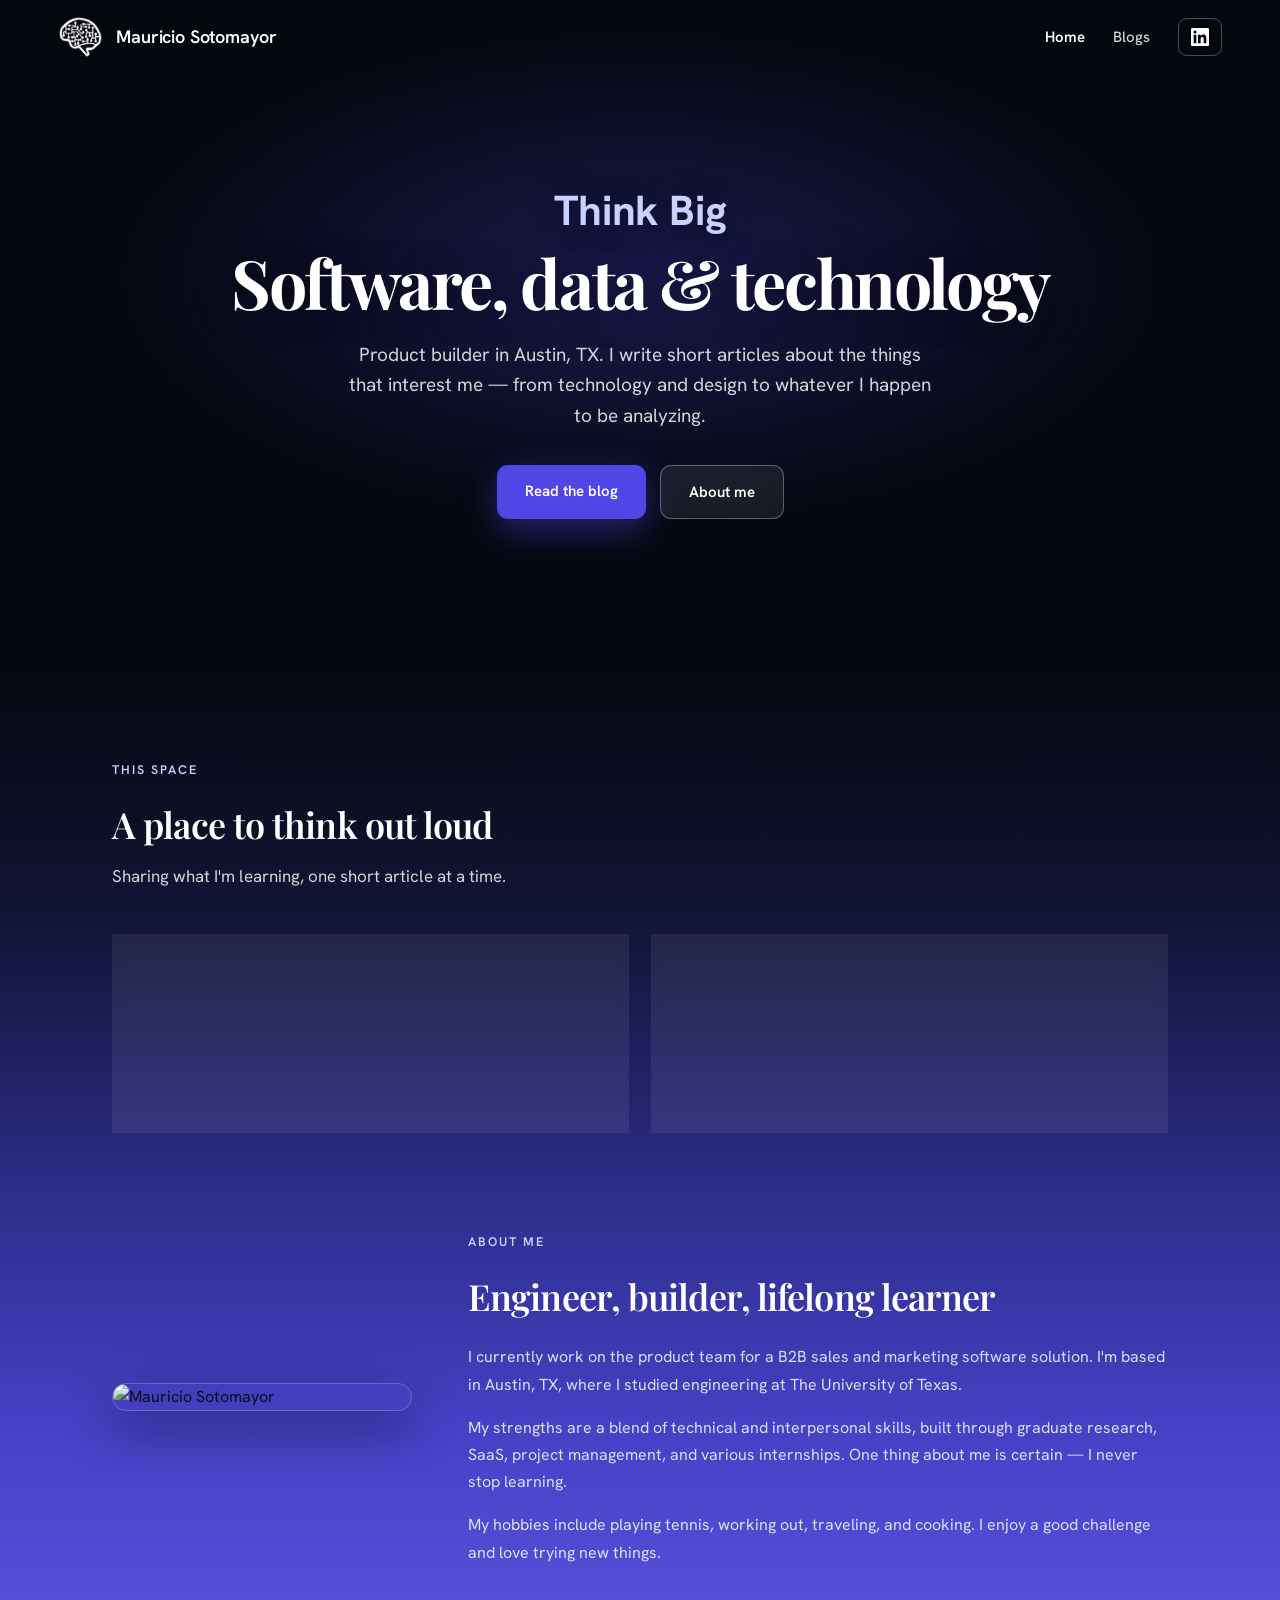
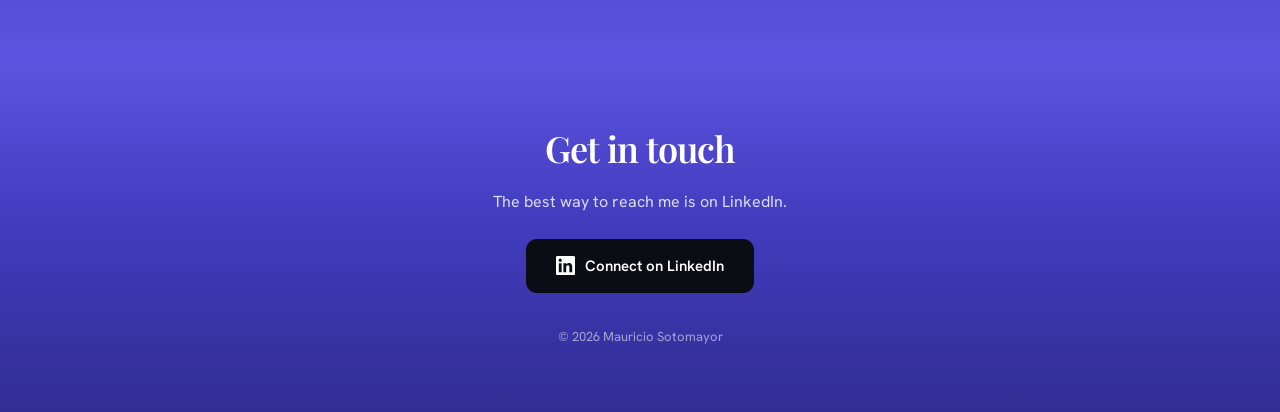
==== index.html @ cabae37b "Initial commit: personal site (home, blog index, 4 posts)" ====
<!DOCTYPE html>
<html lang="en">
<head>
  <meta charset="UTF-8" />
  <meta name="viewport" content="width=device-width, initial-scale=1" />
  <title>Mauricio Sotomayor</title>
  <meta name="description" content="Mauricio Sotomayor — passionate about software, data, and technology. Based in Austin, TX." />

  <!-- Social preview -->
  <meta property="og:title" content="Mauricio Sotomayor" />
  <meta property="og:description" content="Passionate about software, data, and technology." />
  <meta property="og:type" content="website" />
  <meta property="og:url" content="https://www.mauriciosotomayor.com/" />

  <!-- Fonts -->
  <link rel="preconnect" href="https://fonts.googleapis.com" />
  <link rel="preconnect" href="https://fonts.gstatic.com" crossorigin />
  <link href="https://fonts.googleapis.com/css2?family=Playfair+Display:wght@500;600;700;800;900&family=Hanken+Grotesk:wght@400;500;600;700&display=swap" rel="stylesheet" />

  <link rel="stylesheet" href="styles.css" />
</head>
<body>

  <!-- ============ HERO (dark, Earth-at-night) ============ -->
  <section class="hero">
    <!-- header sits transparently over the hero image -->
    <header class="site-header site-header--overlay">
      <div class="container nav">
        <a class="brand" href="index.html">
          <img class="logo" src="images/brain-logo.png" alt="Mauricio Sotomayor logo" />
          <span class="name">Mauricio Sotomayor</span>
        </a>
        <nav class="nav-links">
          <a href="index.html" class="active">Home</a>
          <a href="blogs/index.html">Blogs</a>
          <a class="pill" href="https://www.linkedin.com/in/mauriciosotomayor/" target="_blank" rel="noopener" aria-label="LinkedIn">
            <svg class="li-ico" viewBox="0 0 24 24" aria-hidden="true"><path d="M20.45 20.45h-3.56v-5.57c0-1.33-.02-3.04-1.85-3.04-1.86 0-2.14 1.45-2.14 2.94v5.67H9.34V9h3.42v1.56h.05c.48-.9 1.64-1.85 3.37-1.85 3.6 0 4.27 2.37 4.27 5.45v6.29zM5.34 7.43a2.07 2.07 0 1 1 0-4.14 2.07 2.07 0 0 1 0 4.14zM7.12 20.45H3.56V9h3.56v11.45zM22.22 0H1.77C.79 0 0 .77 0 1.72v20.56C0 23.23.79 24 1.77 24h20.45c.98 0 1.78-.77 1.78-1.72V1.72C24 .77 23.2 0 22.22 0z"/></svg>
          </a>
        </nav>
      </div>
    </header>

    <div class="hero-content">
      <div class="eyebrow-big">Think Big</div>
      <h1>Software, data &amp; technology</h1>
      <p class="lead">Product builder in Austin, TX. I write short articles about the things that interest me — from technology and design to whatever I happen to be analyzing.</p>
      <div class="hero-actions">
        <a class="btn btn--primary" href="blogs/index.html">Read the blog</a>
        <a class="btn btn--ghost" href="#about">About me</a>
      </div>
    </div>
  </section>

  <!-- ============ THIS SPACE + ABOUT (gradient band) ============ -->
  <div class="midband">
  <section class="section">
    <div class="container">
      <span class="kicker">This space</span>
      <h2>A place to think out loud</h2>
      <p class="section-intro">Sharing what I'm learning, one short article at a time.</p>
      <div class="cards">
        <div class="card">
          <h3>Why?</h3>
          <p>I originally created this to see what it was like to build a website. In doing so, I realized it was a good way to express myself and give others a way to get to know me.</p>
        </div>
        <div class="card">
          <h3>What?</h3>
          <p>Short articles on topics that interest me. These might be a stream of consciousness, or a summary of an analysis I've performed.</p>
        </div>
      </div>
    </div>
  </section>

  <!-- ============ ABOUT ============ -->
  <section class="section" id="about" style="padding-top:0;">
    <div class="container about">
      <!-- Save your photo to images/ and update this src before cancelling Squarespace -->
      <img src="https://images.squarespace-cdn.com/content/v1/63dec0ad024f932059e4aa34/584c5ce0-1eab-4edd-984e-3fcdff4be0cc/image_67210497.JPG" alt="Mauricio Sotomayor" />
      <div>
        <span class="kicker">About me</span>
        <h2>Engineer, builder, lifelong learner</h2>
        <p>I currently work on the product team for a B2B sales and marketing software solution. I'm based in Austin, TX, where I studied engineering at The University of Texas.</p>
        <p>My strengths are a blend of technical and interpersonal skills, built through graduate research, SaaS, project management, and various internships. One thing about me is certain — I never stop learning.</p>
        <p>My hobbies include playing tennis, working out, traveling, and cooking. I enjoy a good challenge and love trying new things.</p>
      </div>
    </div>
  </section>
  </div>

  <!-- ============ CONTACT ============ -->
  <section class="contact" id="contact">
    <div class="container">
      <h2>Get in touch</h2>
      <p>The best way to reach me is on LinkedIn.</p>
      <a class="btn btn--dark btn--linkedin" href="https://www.linkedin.com/in/mauriciosotomayor/" target="_blank" rel="noopener">
        <svg class="li-ico" viewBox="0 0 24 24" aria-hidden="true"><path d="M20.45 20.45h-3.56v-5.57c0-1.33-.02-3.04-1.85-3.04-1.86 0-2.14 1.45-2.14 2.94v5.67H9.34V9h3.42v1.56h.05c.48-.9 1.64-1.85 3.37-1.85 3.6 0 4.27 2.37 4.27 5.45v6.29zM5.34 7.43a2.07 2.07 0 1 1 0-4.14 2.07 2.07 0 0 1 0 4.14zM7.12 20.45H3.56V9h3.56v11.45zM22.22 0H1.77C.79 0 0 .77 0 1.72v20.56C0 23.23.79 24 1.77 24h20.45c.98 0 1.78-.77 1.78-1.72V1.72C24 .77 23.2 0 22.22 0z"/></svg>
        Connect on LinkedIn
      </a>
      <p class="small">© <span id="year"></span> Mauricio Sotomayor</p>
    </div>
  </section>

  <script>document.getElementById("year").textContent = new Date().getFullYear();</script>
</body>
</html>
---- styles.css ----
/* ===================================================================
   Mauricio Sotomayor — personal site
   One shared stylesheet for every page.
   Edit the tokens in :root below to re-theme the whole site at once.
   =================================================================== */

:root {
  --bg:        #ffffff;   /* page background */
  --ink:       #0b0d14;   /* main text / dark buttons */
  --ink-soft:  #5c6270;   /* secondary text */
  --muted:     #9a9fac;   /* meta / dates */
  --line:      #ececf1;   /* card borders */
  --line-soft: #f0f0f4;   /* section dividers */
  --tint:      #fafaff;   /* faint indigo-tinted surface */
  --card:      #fcfcfe;   /* card background */
  --accent:    #4f46e5;   /* indigo accent */
  --accent-soft:#c7d2fe;  /* light indigo (on dark) */
  --space:     #05070f;   /* near-black hero / header */
  --max:       1120px;    /* content max width */
  --edge:      clamp(20px, 4.5vw, 64px); /* full-width header/footer side padding */
  --serif:     "Playfair Display", Georgia, "Times New Roman", serif; /* display headings */
}

* { box-sizing: border-box; }
html { scroll-behavior: smooth; }

body {
  margin: 0;
  font-family: "Hanken Grotesk", system-ui, -apple-system, "Segoe UI", Roboto, sans-serif;
  color: var(--ink);
  background: var(--bg);
  line-height: 1.6;
  -webkit-font-smoothing: antialiased;
}

img { max-width: 100%; height: auto; display: block; }

/* Display headings use the high-contrast serif from the brand wordmark */
.hero h1, .section h2, .card h3, .about h2, .contact h2,
.page-head h1, .post-card h3, .article h1, .article h2 {
  font-family: var(--serif);
  font-weight: 700;
}

.container { max-width: var(--max); margin: 0 auto; padding: 0 32px; }

/* Header & footer stretch to the browser edges with comfortable side padding */
.site-header .container,
.site-footer .container { max-width: none; padding: 0 var(--edge); }

/* ---------- Header / nav ---------- */
.site-header { background: var(--space); }
.site-header--overlay { background: transparent; position: relative; z-index: 3; }

.nav {
  height: 74px;
  display: flex; align-items: center; justify-content: space-between;
}
.brand { display: flex; align-items: center; gap: 13px; text-decoration: none; }
/* Brain wordmark logo (white strokes on transparent — sits on the dark header) */
.logo {
  height: 42px; width: auto; flex: none; display: block;
}
.brand .name { color: #fff; font-weight: 600; font-size: 18px; letter-spacing: -.01em; }

.nav-links { display: flex; align-items: center; gap: 28px; }
.nav-links a { color: rgba(255,255,255,.82); font-size: 15px; font-weight: 500; text-decoration: none; }
.nav-links a:hover { color: #fff; }
.nav-links a.active { color: #fff; font-weight: 600; }
.nav-links .pill {
  display: inline-flex; align-items: center; justify-content: center;
  color: #fff;
  padding: 9px 12px; border: 1px solid rgba(255,255,255,.28); border-radius: 9px;
}
.nav-links .pill:hover { border-color: rgba(255,255,255,.55); background: rgba(255,255,255,.08); }
.li-ico { width: 18px; height: 18px; fill: currentColor; display: block; flex: none; }

/* ---------- Buttons ---------- */
.btn {
  display: inline-block; text-decoration: none; white-space: nowrap;
  font-weight: 600; font-size: 15px; padding: 14px 28px; border-radius: 11px;
  transition: transform .15s ease, box-shadow .15s ease, background .15s ease;
}
.btn--primary { background: var(--accent); color: #fff; box-shadow: 0 12px 36px rgba(79,70,229,.45); }
.btn--primary:hover { transform: translateY(-2px); box-shadow: 0 16px 44px rgba(79,70,229,.55); }
.btn--ghost {
  background: rgba(255,255,255,.08); border: 1px solid rgba(255,255,255,.30); color: #fff;
  -webkit-backdrop-filter: blur(6px); backdrop-filter: blur(6px);
}
.btn--ghost:hover { background: rgba(255,255,255,.16); }
.btn--dark { background: var(--ink); color: #fff; padding: 15px 30px; }
.btn--dark:hover { transform: translateY(-2px); }
.btn--linkedin { display: inline-flex; align-items: center; gap: 10px; }
.btn--linkedin .li-ico { width: 19px; height: 19px; }

/* ---------- Hero (home) ---------- */
.hero {
  position: relative;
  min-height: 660px;
  display: flex; flex-direction: column;
  background: var(--space) center/cover no-repeat;
  /* Swap this URL for your own Earth-from-space photo (e.g. images/earth.jpg) */
  background-image: url("https://live.staticflickr.com/8210/8247962102_3539eb3a58_b.jpg");
  overflow: hidden;
}
.hero::before {
  content: ""; position: absolute; inset: 0; pointer-events: none;
  background:
    radial-gradient(60% 55% at 50% 42%, rgba(79,70,229,.28), transparent 70%),
    linear-gradient(180deg, rgba(5,7,15,.78) 0%, rgba(5,7,15,.42) 42%, rgba(5,7,15,.80) 100%);
}
.hero-content {
  position: relative; z-index: 2; flex: 1;
  display: flex; flex-direction: column; justify-content: center; align-items: center;
  text-align: center; padding: 70px 32px 96px;
}
.hero .eyebrow-big {
  font-size: clamp(30px, 5vw, 42px); font-weight: 700; letter-spacing: -.01em;
  color: var(--accent-soft); line-height: 1.05; margin: 0 0 14px;
  text-shadow: 0 2px 30px rgba(0,0,0,.4);
}
.hero h1 {
  font-size: clamp(40px, 7vw, 68px); font-weight: 700; letter-spacing: -.035em; line-height: 1.04;
  color: #fff; margin: 0 0 22px; max-width: 880px;
  text-shadow: 0 2px 40px rgba(0,0,0,.45);
}
.hero .lead {
  font-size: clamp(17px, 2.4vw, 19px); line-height: 1.6; color: rgba(255,255,255,.82);
  max-width: 600px; margin: 0 0 34px;
}
.hero-actions { display: flex; gap: 14px; justify-content: center; flex-wrap: wrap; }

/* ---------- Sections ---------- */
.section { padding: 96px 0; }
.kicker { font-size: 12.5px; font-weight: 600; letter-spacing: .16em; text-transform: uppercase; color: var(--accent); }
.section h2 { font-size: clamp(28px, 4vw, 36px); font-weight: 600; letter-spacing: -.025em; margin: 14px 0 10px; }
.section-intro { font-size: 17px; color: var(--ink-soft); max-width: 560px; margin: 0 0 44px; }

.cards { display: grid; grid-template-columns: 1fr 1fr; gap: 22px; }
.card { background: var(--card); border: 1px solid var(--line); border-radius: 18px; padding: 32px; }
.card .num { font-size: 14px; font-weight: 600; color: var(--accent); }
.card h3 { font-size: 22px; font-weight: 600; margin: 10px 0 10px; }
.card p { font-size: 15.5px; color: var(--ink-soft); line-height: 1.65; margin: 0; }

/* ---------- Mid band: gradient from the dark hero down to the brand indigo ---------- */
.midband {
  background: linear-gradient(180deg,
    #05070f 0%,
    #121436 26%,
    #2c2c86 52%,
    #4540c4 76%,
    #5b54e0 100%);
}
.midband .kicker { color: var(--accent-soft); }
.midband h2, .midband h3 { color: #fff; }
.midband .section-intro,
.midband .about p { color: rgba(255,255,255,.82); }
.midband .card {
  background: rgba(255,255,255,.07);
  border: 1px solid rgba(255,255,255,.16);
  -webkit-backdrop-filter: blur(6px); backdrop-filter: blur(6px);
}
.midband .card h3 { color: #fff; }
.midband .card p { color: rgba(255,255,255,.78); }
.midband .about img { border: 1px solid rgba(255,255,255,.22); box-shadow: 0 18px 50px rgba(0,0,0,.4); }

/* ---------- About ---------- */
.about {
  display: grid; grid-template-columns: 300px 1fr; gap: 56px; align-items: center;
}
.about img { width: 100%; border-radius: 20px; border: 1px solid var(--line); box-shadow: 0 16px 44px rgba(40,40,60,.12); }
.about h2 { font-size: clamp(28px, 4vw, 36px); font-weight: 600; letter-spacing: -.025em; margin: 14px 0 18px; }
.about p { font-size: 16px; color: var(--ink-soft); line-height: 1.7; margin: 0 0 16px; }
.about p:last-child { margin-bottom: 0; }

/* ---------- Contact (melds into the indigo band above) ---------- */
.contact {
  background: linear-gradient(180deg, #5b54e0 0%, #423cbe 46%, #312d92 100%);
  text-align: center; padding: 58px 0 64px;
}
.contact h2 { color: #fff; }
.contact p { color: rgba(255,255,255,.82); }
.contact .small { color: rgba(255,255,255,.6); }
.contact h2 { font-size: clamp(28px, 4.4vw, 36px); font-weight: 600; letter-spacing: -.03em; margin: 0 0 12px; }
.contact p { font-size: 16px; margin: 0 0 24px; }
.contact .small { font-size: 13px; color: rgba(255,255,255,.55); margin: 34px 0 0; }

/* ---------- Footer ---------- */
.site-footer { background: var(--tint); border-top: 1px solid var(--line-soft); padding: 40px 0; }
.site-footer .container { display: flex; flex-direction: column-reverse; align-items: center; justify-content: center; gap: 14px; text-align: center; }
.site-footer span { font-size: 13px; color: var(--muted); }
.site-footer a { font-size: 14px; font-weight: 600; color: var(--accent); text-decoration: none; }
.site-footer .li-foot { display: inline-flex; align-items: center; gap: 8px; }

/* ---------- Blog list ---------- */
.page-head { padding: 76px 0 36px; }
.page-head h1 { font-size: clamp(38px, 6vw, 52px); font-weight: 700; letter-spacing: -.035em; margin: 14px 0 12px; }
.page-head p { font-size: 18px; color: var(--ink-soft); max-width: 560px; margin: 0; }

.post-grid { display: grid; grid-template-columns: 1fr 1fr; gap: 26px; padding-bottom: 100px; }
.post-card {
  display: flex; flex-direction: column; text-decoration: none; color: inherit;
  background: #fff; border: 1px solid var(--line); border-radius: 20px; overflow: hidden;
  transition: transform .16s ease, box-shadow .16s ease;
}
.post-card:hover { transform: translateY(-4px); box-shadow: 0 18px 48px rgba(40,40,60,.12); }
.post-card .thumb, .post-card img.thumb { width: 100%; aspect-ratio: 16 / 10; object-fit: cover; }
.post-card .body { padding: 26px 28px 30px; }
.post-card .date { font-size: 12.5px; color: var(--muted); text-transform: uppercase; letter-spacing: .08em; font-weight: 500; }
.post-card h3 { font-size: 23px; font-weight: 600; margin: 10px 0 10px; letter-spacing: -.01em; }
.post-card .excerpt { font-size: 15.5px; color: var(--ink-soft); line-height: 1.65; margin: 0; }

/* ---------- Article ---------- */
.article { max-width: 720px; margin: 0 auto; padding: 56px 24px 40px; width: 100%; }
.back-link { display: inline-block; font-size: 14px; font-weight: 600; color: var(--accent); text-decoration: none; margin-bottom: 26px; }
.article h1 { font-size: clamp(32px, 6vw, 46px); font-weight: 700; letter-spacing: -.035em; line-height: 1.08; margin: 14px 0 18px; }
.article .meta { display: flex; align-items: center; gap: 14px; font-size: 14.5px; color: var(--muted); margin-bottom: 34px; }
.article .meta .dot { width: 4px; height: 4px; border-radius: 50%; background: #cfd2da; }
.article .cover, .article img.cover { width: 100%; aspect-ratio: 16 / 9; object-fit: cover; border-radius: 20px; margin-bottom: 40px; }
.article .lead-para { font-size: 20px; line-height: 1.7; color: #2a2e38; font-weight: 500; margin: 0 0 26px; }
.article p { font-size: 18px; line-height: 1.85; color: #3a3f4a; margin: 0 0 24px; }
.article h2 { font-size: 28px; font-weight: 600; letter-spacing: -.02em; margin: 44px 0 14px; }
.article blockquote {
  margin: 34px 0; padding: 18px 26px; border-left: 3px solid var(--accent);
  background: #f7f7ff; border-radius: 0 12px 12px 0;
  font-size: 19px; line-height: 1.6; color: #2a2e38; font-style: italic;
}
.post-nav { display: flex; justify-content: space-between; gap: 16px; margin-top: 52px; padding-top: 28px; border-top: 1px solid var(--line); }
.post-nav a { font-size: 14.5px; font-weight: 600; color: var(--accent); text-decoration: none; }

/* Inline article images, lists, sub-headings, links & buttons */
.article > img, .article figure img {
  width: 100%; border-radius: 16px; margin: 32px 0;
  border: 1px solid var(--line); box-shadow: 0 10px 30px rgba(40,40,60,.10);
}
.article > img.cover { box-shadow: none; border: none; }
.article figure { margin: 32px 0; }
.article figcaption { font-size: 14px; color: var(--muted); text-align: center; margin-top: 10px; }
.article h3 { font-size: 22px; font-weight: 600; letter-spacing: -.01em; margin: 34px 0 12px; font-family: var(--serif); }
.article ul, .article ol { font-size: 18px; line-height: 1.8; color: #3a3f4a; margin: 0 0 24px; padding-left: 26px; }
.article li { margin: 0 0 10px; }
.article ul ul { margin: 10px
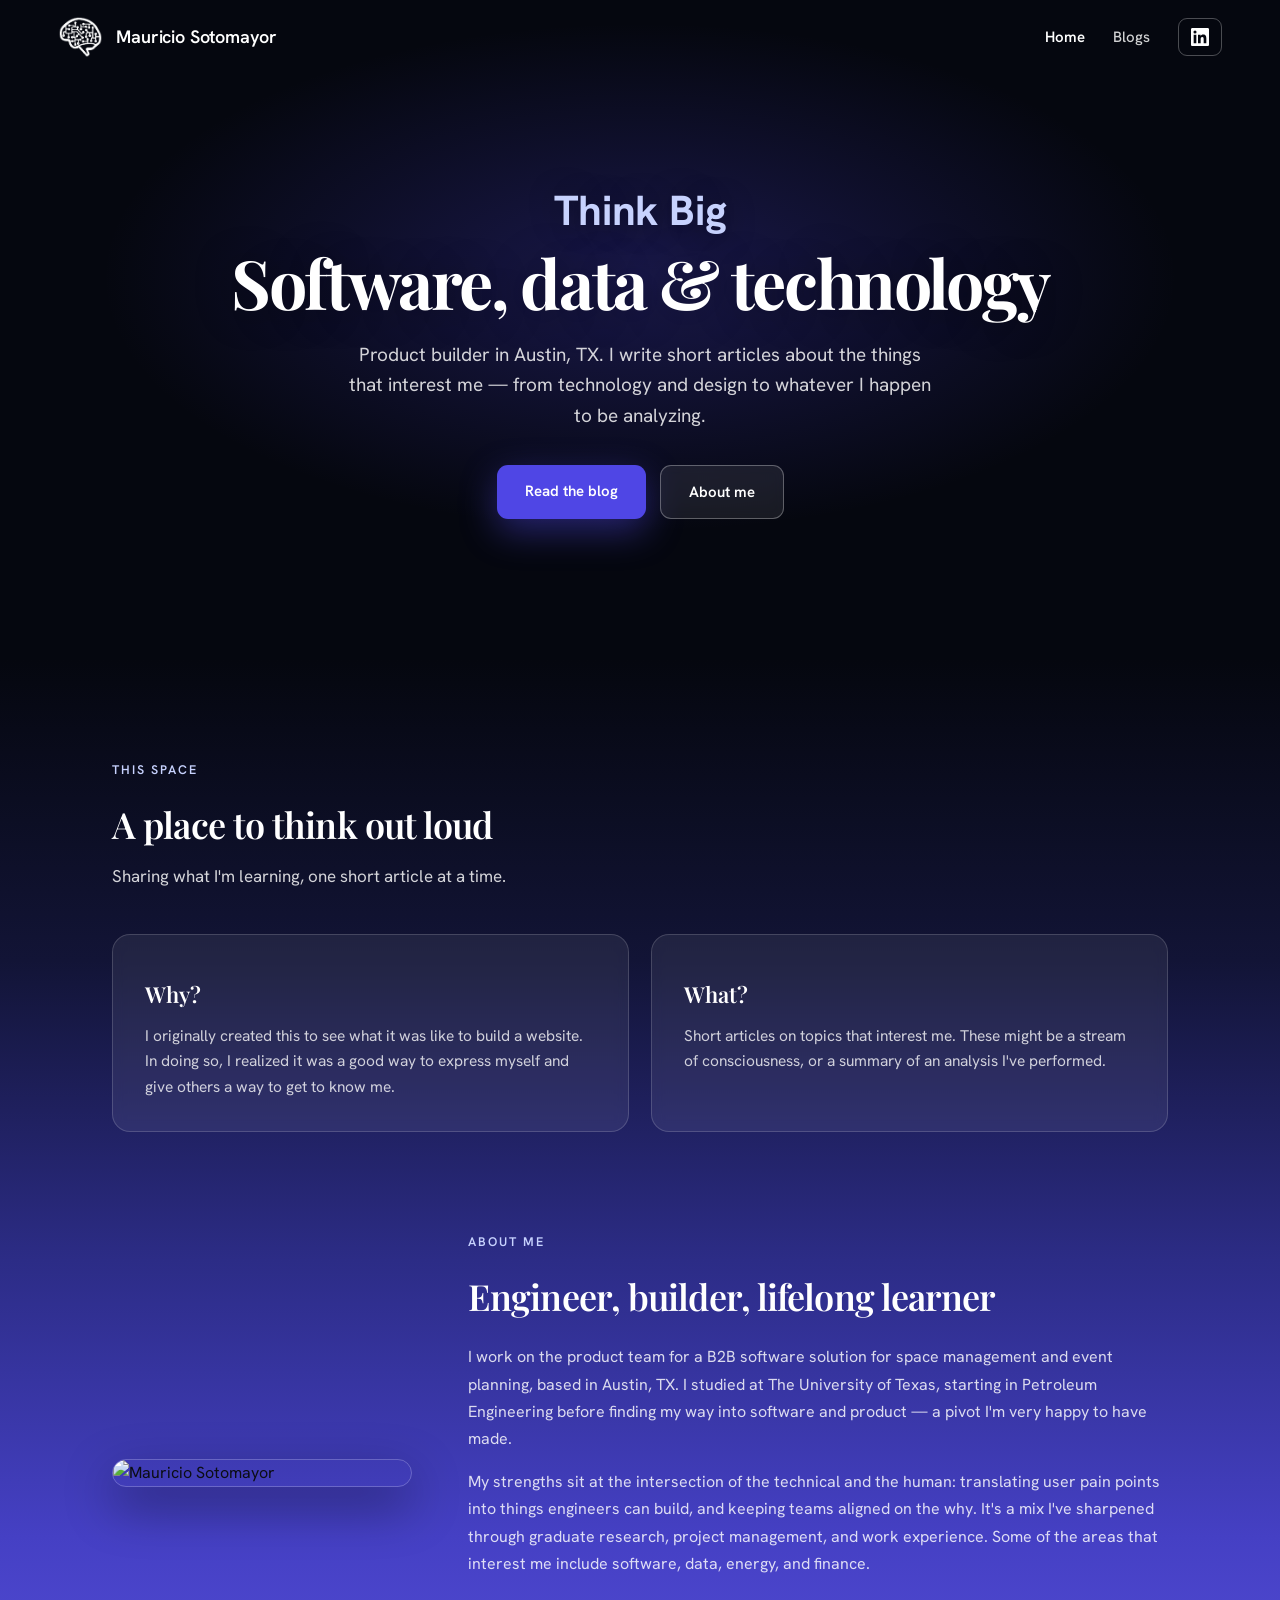
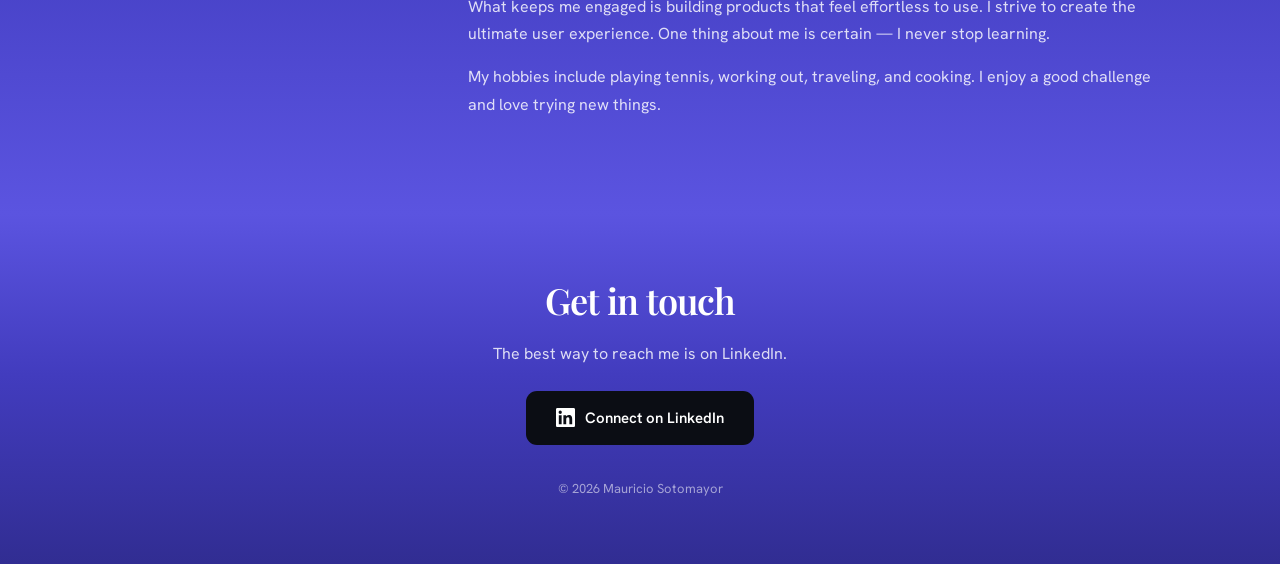
==== commit db93a5e7: "Update About Me copy on home page" ====
--- a/index.html
+++ b/index.html
@@ -79,8 +79,9 @@
       <div>
         <span class="kicker">About me</span>
         <h2>Engineer, builder, lifelong learner</h2>
-        <p>I currently work on the product team for a B2B sales and marketing software solution. I'm based in Austin, TX, where I studied engineering at The University of Texas.</p>
-        <p>My strengths are a blend of technical and interpersonal skills, built through graduate research, SaaS, project management, and various internships. One thing about me is certain — I never stop learning.</p>
+        <p>I work on the product team for a B2B software solution for space management and event planning, based in Austin, TX. I studied at The University of Texas, starting in Petroleum Engineering before finding my way into software and product — a pivot I'm very happy to have made.</p>
+        <p>My strengths sit at the intersection of the technical and the human: translating user pain points into things engineers can build, and keeping teams aligned on the why. It's a mix I've sharpened through graduate research, project management, and work experience. Some of the areas that interest me include software, data, energy, and finance.</p>
+        <p>What keeps me engaged is building products that feel effortless to use. I strive to create the ultimate user experience. One thing about me is certain — I never stop learning.</p>
         <p>My hobbies include playing tennis, working out, traveling, and cooking. I enjoy a good challenge and love trying new things.</p>
       </div>
     </div>
--- a/styles.css
+++ b/styles.css
@@ -195,7 +195,7 @@
 /* ---------- Blog list ---------- */
 .page-head { padding: 76px 0 36px; }
 .page-head h1 { font-size: clamp(38px, 6vw, 52px); font-weight: 700; letter-spacing: -.035em; margin: 14px 0 12px; }
-.page-head p { font-size: 18px; color: var(--ink-soft); max-width: 560px; margin: 0; }
+.page-head p { font-size: 18px; color: var(--ink-soft); max-width: none; margin: 0; }
 
 .post-grid { display: grid; grid-template-columns: 1fr 1fr; gap: 26px; padding-bottom: 100px; }
 .post-card {
@@ -234,9 +234,14 @@
   border: 1px solid var(--line); box-shadow: 0 10px 30px rgba(40,40,60,.10);
 }
 .article > img.cover { box-shadow: none; border: none; }
+/* Tall phone screenshots — keep them compact so they don't dominate the page */
+.article > img.screen {
+  width: auto;
+  max-width: 300px;
+  max-height: 560px;
+  margin-left: auto;
+  margin-right: auto;
+}
 .article figure { margin: 32px 0; }
 .article figcaption { font-size: 14px; color: var(--muted); text-align: center; margin-top: 10px; }
-.article h3 { font-size: 22px; font-weight: 600; letter-spacing: -.01em; margin: 34px 0 12px; font-family: var(--serif); }
-.article ul, .article ol { font-size: 18px; line-height: 1.8; color: #3a3f4a; margin: 0 0 24px; padding-left: 26px; }
-.article li { margin: 0 0 10px; }
-.article ul ul { margin: 10px+.article h3 { font-size: 22px; font-weight: 600; letter-spacing: -.01em; margin: 34px 0 12px; fon
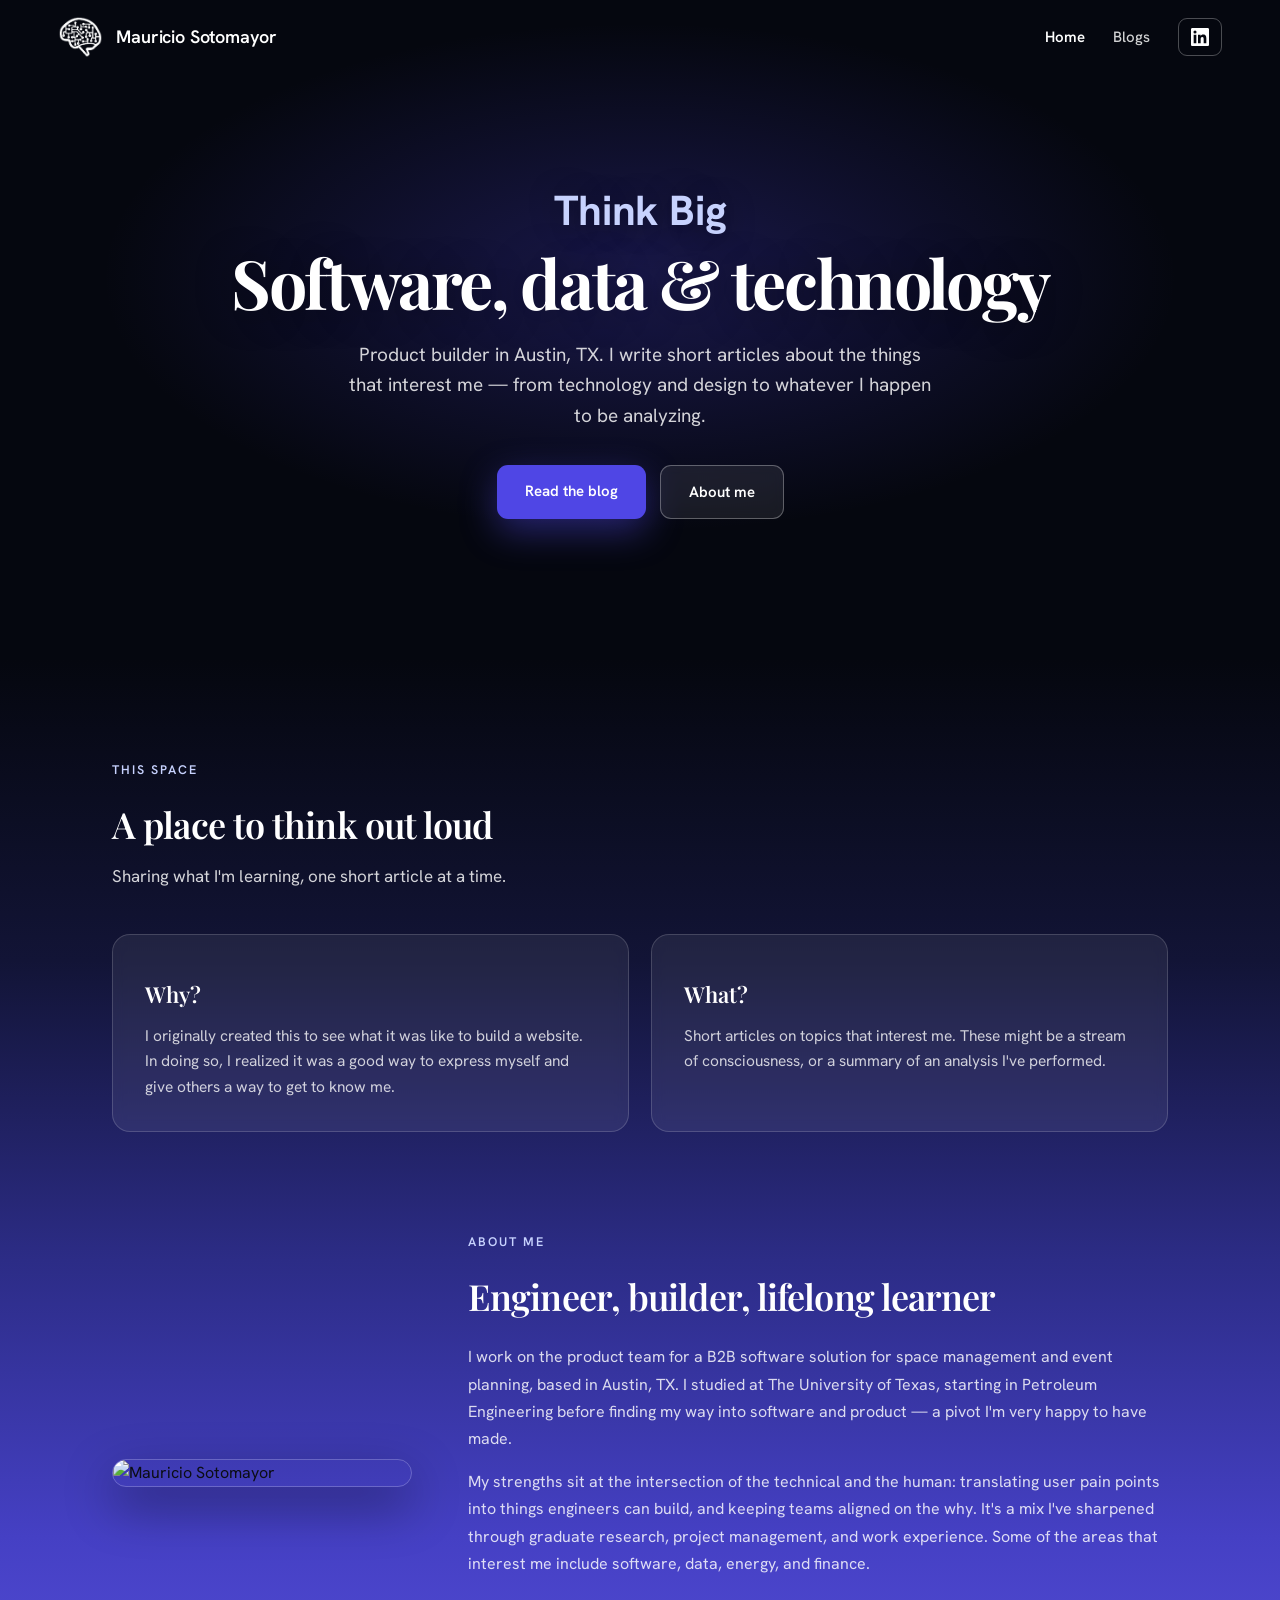
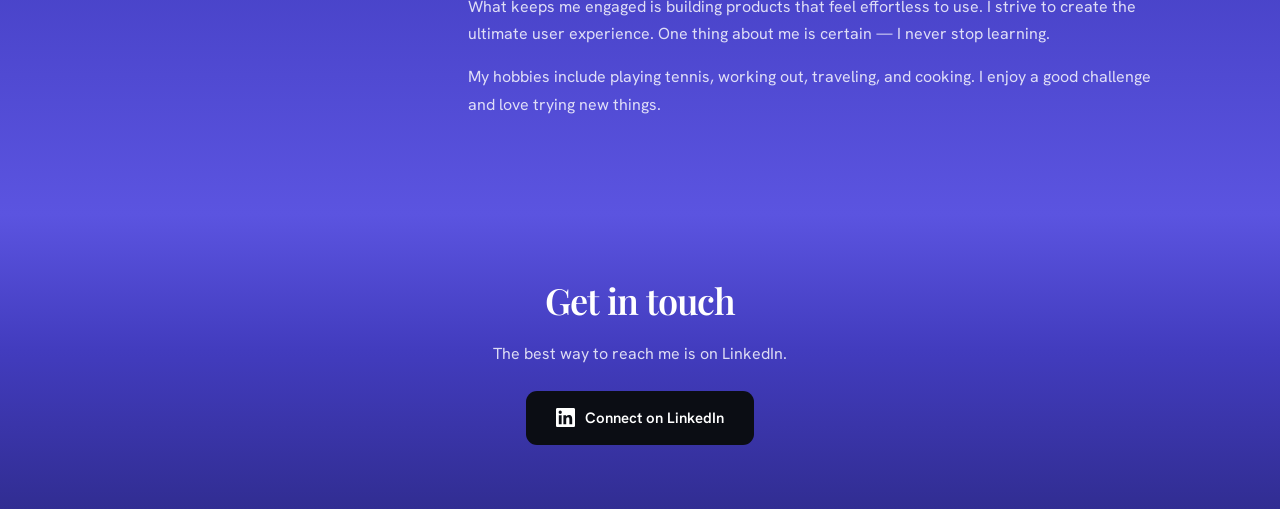
==== commit fcd7ee88: "Add brain-logo favicon (tab icon) across all pages" ====
--- a/index.html
+++ b/index.html
@@ -16,6 +16,11 @@
   <link rel="preconnect" href="https://fonts.googleapis.com" />
   <link rel="preconnect" href="https://fonts.gstatic.com" crossorigin />
   <link href="https://fonts.googleapis.com/css2?family=Playfair+Display:wght@500;600;700;800;900&family=Hanken+Grotesk:wght@400;500;600;700&display=swap" rel="stylesheet" />
+
+  <!-- Favicon (browser-tab icon) -->
+  <link rel="icon" type="image/png" href="/favicon.png" />
+  <link rel="icon" href="/favicon.ico" sizes="any" />
+  <link rel="apple-touch-icon" href="/apple-touch-icon.png" />
 
   <link rel="stylesheet" href="styles.css" />
 </head>
@@ -96,11 +101,4 @@
       <a class="btn btn--dark btn--linkedin" href="https://www.linkedin.com/in/mauriciosotomayor/" target="_blank" rel="noopener">
         <svg class="li-ico" viewBox="0 0 24 24" aria-hidden="true"><path d="M20.45 20.45h-3.56v-5.57c0-1.33-.02-3.04-1.85-3.04-1.86 0-2.14 1.45-2.14 2.94v5.67H9.34V9h3.42v1.56h.05c.48-.9 1.64-1.85 3.37-1.85 3.6 0 4.27 2.37 4.27 5.45v6.29zM5.34 7.43a2.07 2.07 0 1 1 0-4.14 2.07 2.07 0 0 1 0 4.14zM7.12 20.45H3.56V9h3.56v11.45zM22.22 0H1.77C.79 0 0 .77 0 1.72v20.56C0 23.23.79 24 1.77 24h20.45c.98 0 1.78-.77 1.78-1.72V1.72C24 .77 23.2 0 22.22 0z"/></svg>
         Connect on LinkedIn
-      </a>
-      <p class="small">© <span id="year"></span> Mauricio Sotomayor</p>
-    </div>
-  </section>
-
-  <script>document.getElementById("year").textContent = new Date().getFullYear();</script>
-</body>
-</html>
+ 
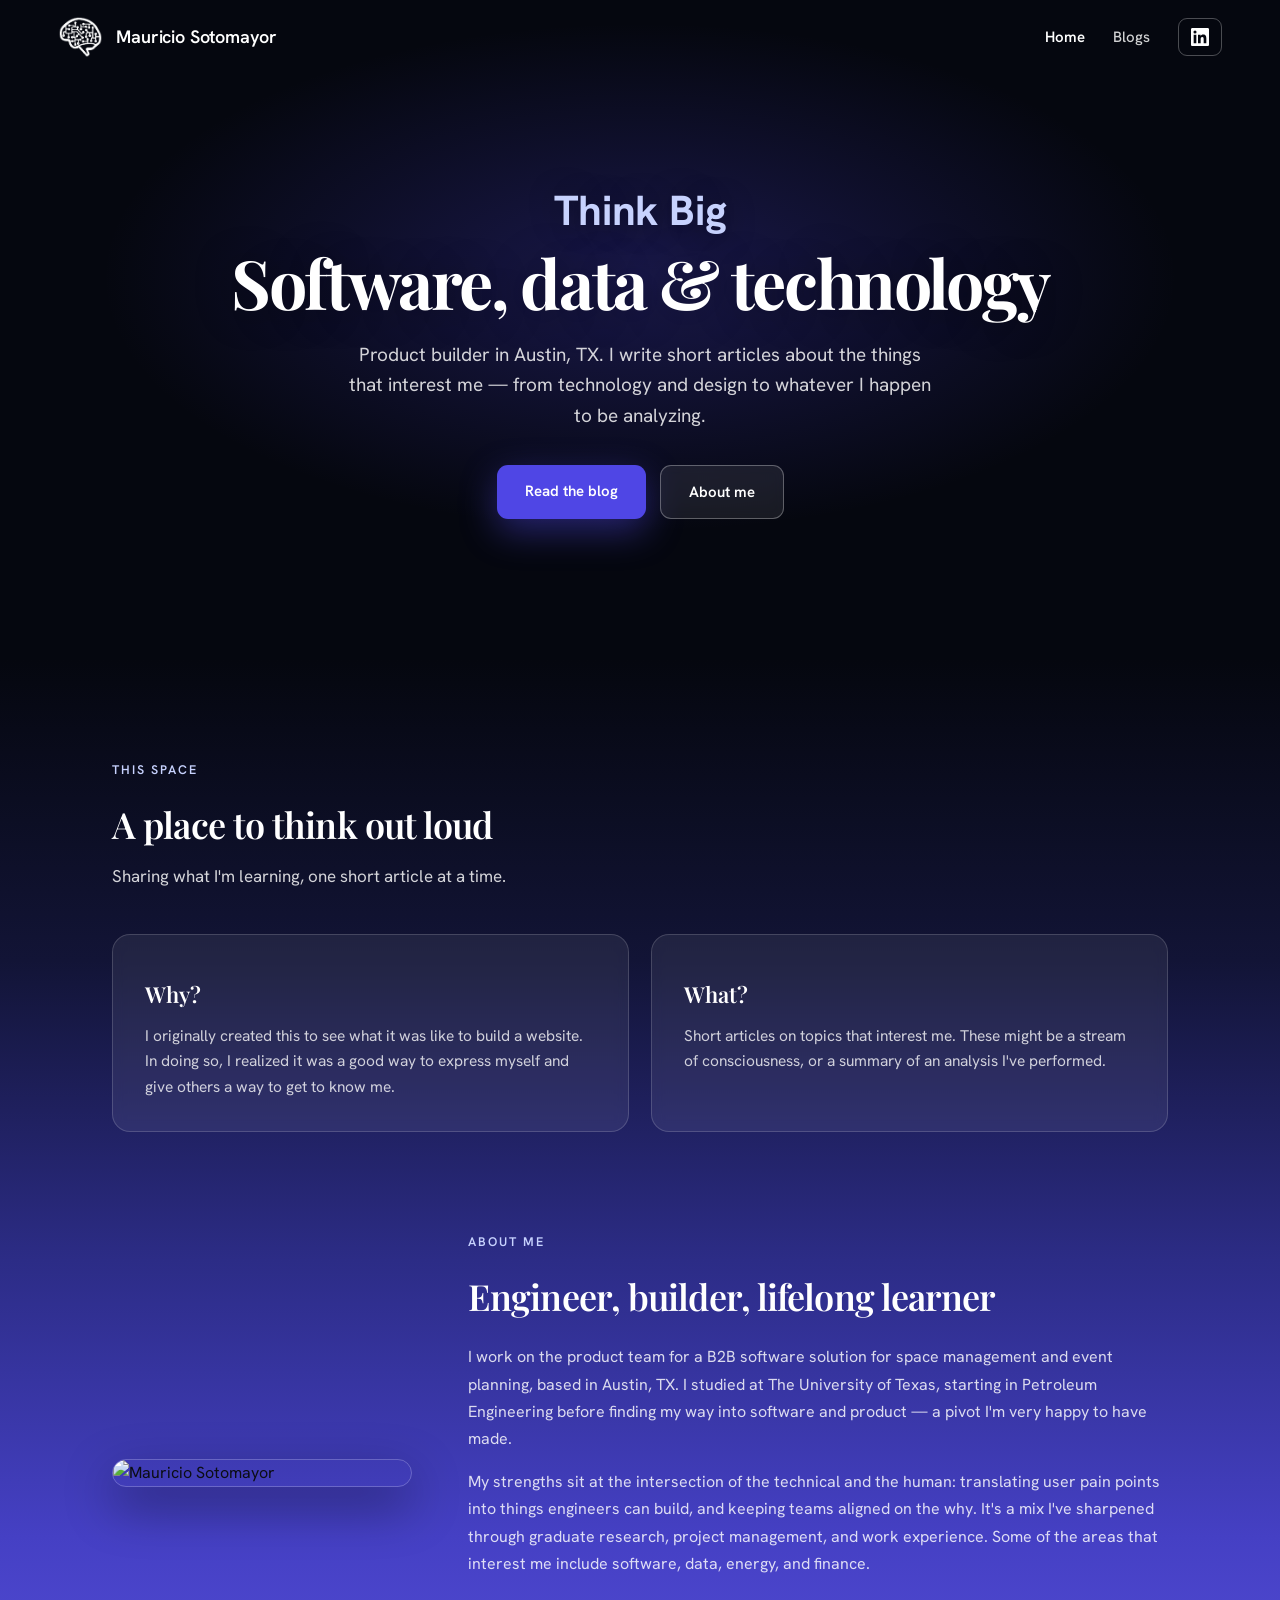
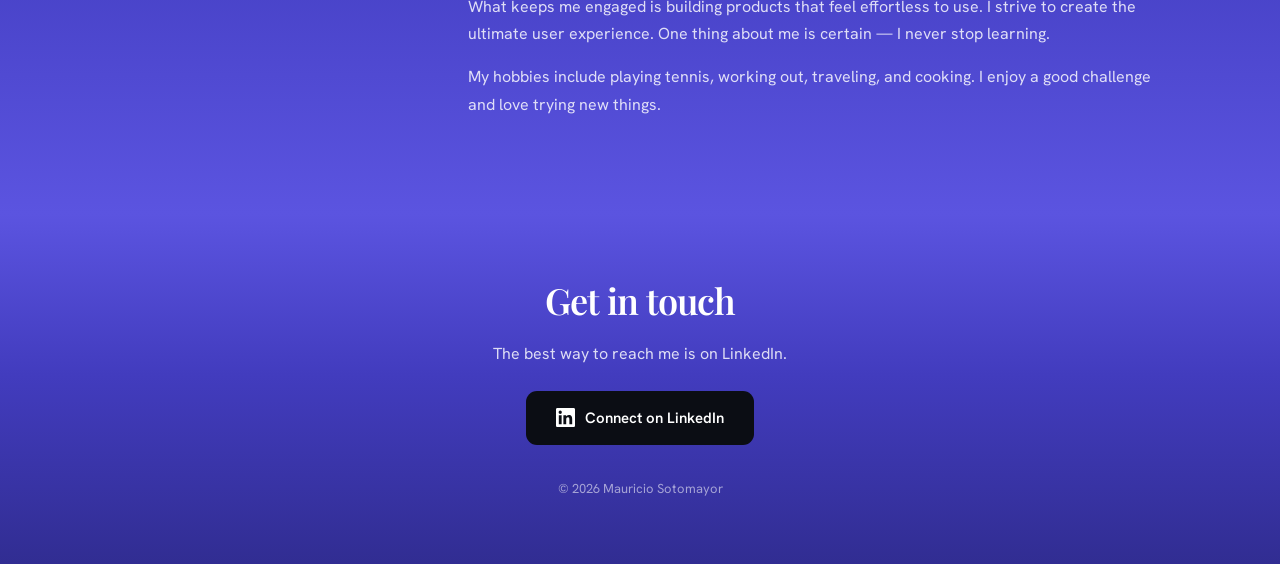
==== commit bf1f7e50: "Add Ask Mauricio chat widget; repair corrupted page HTML Embed the AI chat widget (served by the ai-" ====
--- a/index.html
+++ b/index.html
@@ -101,4 +101,13 @@
       <a class="btn btn--dark btn--linkedin" href="https://www.linkedin.com/in/mauriciosotomayor/" target="_blank" rel="noopener">
         <svg class="li-ico" viewBox="0 0 24 24" aria-hidden="true"><path d="M20.45 20.45h-3.56v-5.57c0-1.33-.02-3.04-1.85-3.04-1.86 0-2.14 1.45-2.14 2.94v5.67H9.34V9h3.42v1.56h.05c.48-.9 1.64-1.85 3.37-1.85 3.6 0 4.27 2.37 4.27 5.45v6.29zM5.34 7.43a2.07 2.07 0 1 1 0-4.14 2.07 2.07 0 0 1 0 4.14zM7.12 20.45H3.56V9h3.56v11.45zM22.22 0H1.77C.79 0 0 .77 0 1.72v20.56C0 23.23.79 24 1.77 24h20.45c.98 0 1.78-.77 1.78-1.72V1.72C24 .77 23.2 0 22.22 0z"/></svg>
         Connect on LinkedIn
- +      </a>
+      <p class="small">© <span id="year"></span> Mauricio Sotomayor</p>
+    </div>
+  </section>
+
+  <script>document.getElementById("year").textContent = new Date().getFullYear();</script>
+  <!-- Ask Mauricio — AI chat widget (served by the Cloudflare Worker) -->
+  <script src="https://ai-portfolio-chat.mosotomay.workers.dev/widget.js" defer></script>
+</body>
+</html>
--- a/styles.css
+++ b/styles.css
@@ -205,6 +205,8 @@
 }
 .post-card:hover { transform: translateY(-4px); box-shadow: 0 18px 48px rgba(40,40,60,.12); }
 .post-card .thumb, .post-card img.thumb { width: 100%; aspect-ratio: 16 / 10; object-fit: cover; }
+/* Illustrated covers: show the whole image (no cropping) on a clean background */
+.post-card .thumb.contain { object-fit: contain; background: #ffffff; }
 .post-card .body { padding: 26px 28px 30px; }
 .post-card .date { font-size: 12.5px; color: var(--muted); text-transform: uppercase; letter-spacing: .08em; font-weight: 500; }
 .post-card h3 { font-size: 23px; font-weight: 600; margin: 10px 0 10px; letter-spacing: -.01em; }
@@ -244,4 +246,30 @@
 }
 .article figure { margin: 32px 0; }
 .article figcaption { font-size: 14px; color: var(--muted); text-align: center; margin-top: 10px; }
-.article h3 { font-size: 22px; font-weight: 600; letter-spacing: -.01em; margin: 34px 0 12px; fon+.article h3 { font-size: 22px; font-weight: 600; letter-spacing: -.01em; margin: 34px 0 12px; font-family: var(--serif); }
+.article ul, .article ol { font-size: 18px; line-height: 1.8; color: #3a3f4a; margin: 0 0 24px; padding-left: 26px; }
+.article li { margin: 0 0 10px; }
+.article ul ul { margin: 10px 0 0; }
+.article p a, .article li a { color: var(--accent); text-decoration: underline; text-underline-offset: 2px; }
+.article .btn { margin: 8px 0 14px; }
+.article .btn:hover { text-decoration: none; }
+.article em { color: inherit; }
+
+/* ---------- Image placeholders (replace with <img>) ---------- */
+.ph {
+  background: repeating-linear-gradient(135deg, #f2f3f7, #f2f3f7 10px, #eceef4 10px, #eceef4 20px);
+  display: flex; align-items: center; justify-content: center;
+  color: #9aa0b0; font-family: ui-monospace, "SFMono-Regular", Menlo, monospace;
+  font-size: 12px; letter-spacing: .04em;
+}
+
+/* ---------- Responsive ---------- */
+@media (max-width: 760px) {
+  .cards, .post-grid { grid-template-columns: 1fr; }
+  .about { grid-template-columns: 1fr; }
+  .about img { max-width: 280px; }
+  .nav-links { gap: 16px; }
+  .nav-links a:not(.pill) { display: none; }   /* keep header tidy on mobile */
+  .section { padding: 64px 0; }
+  .hero { min-height: 560px; }
+}
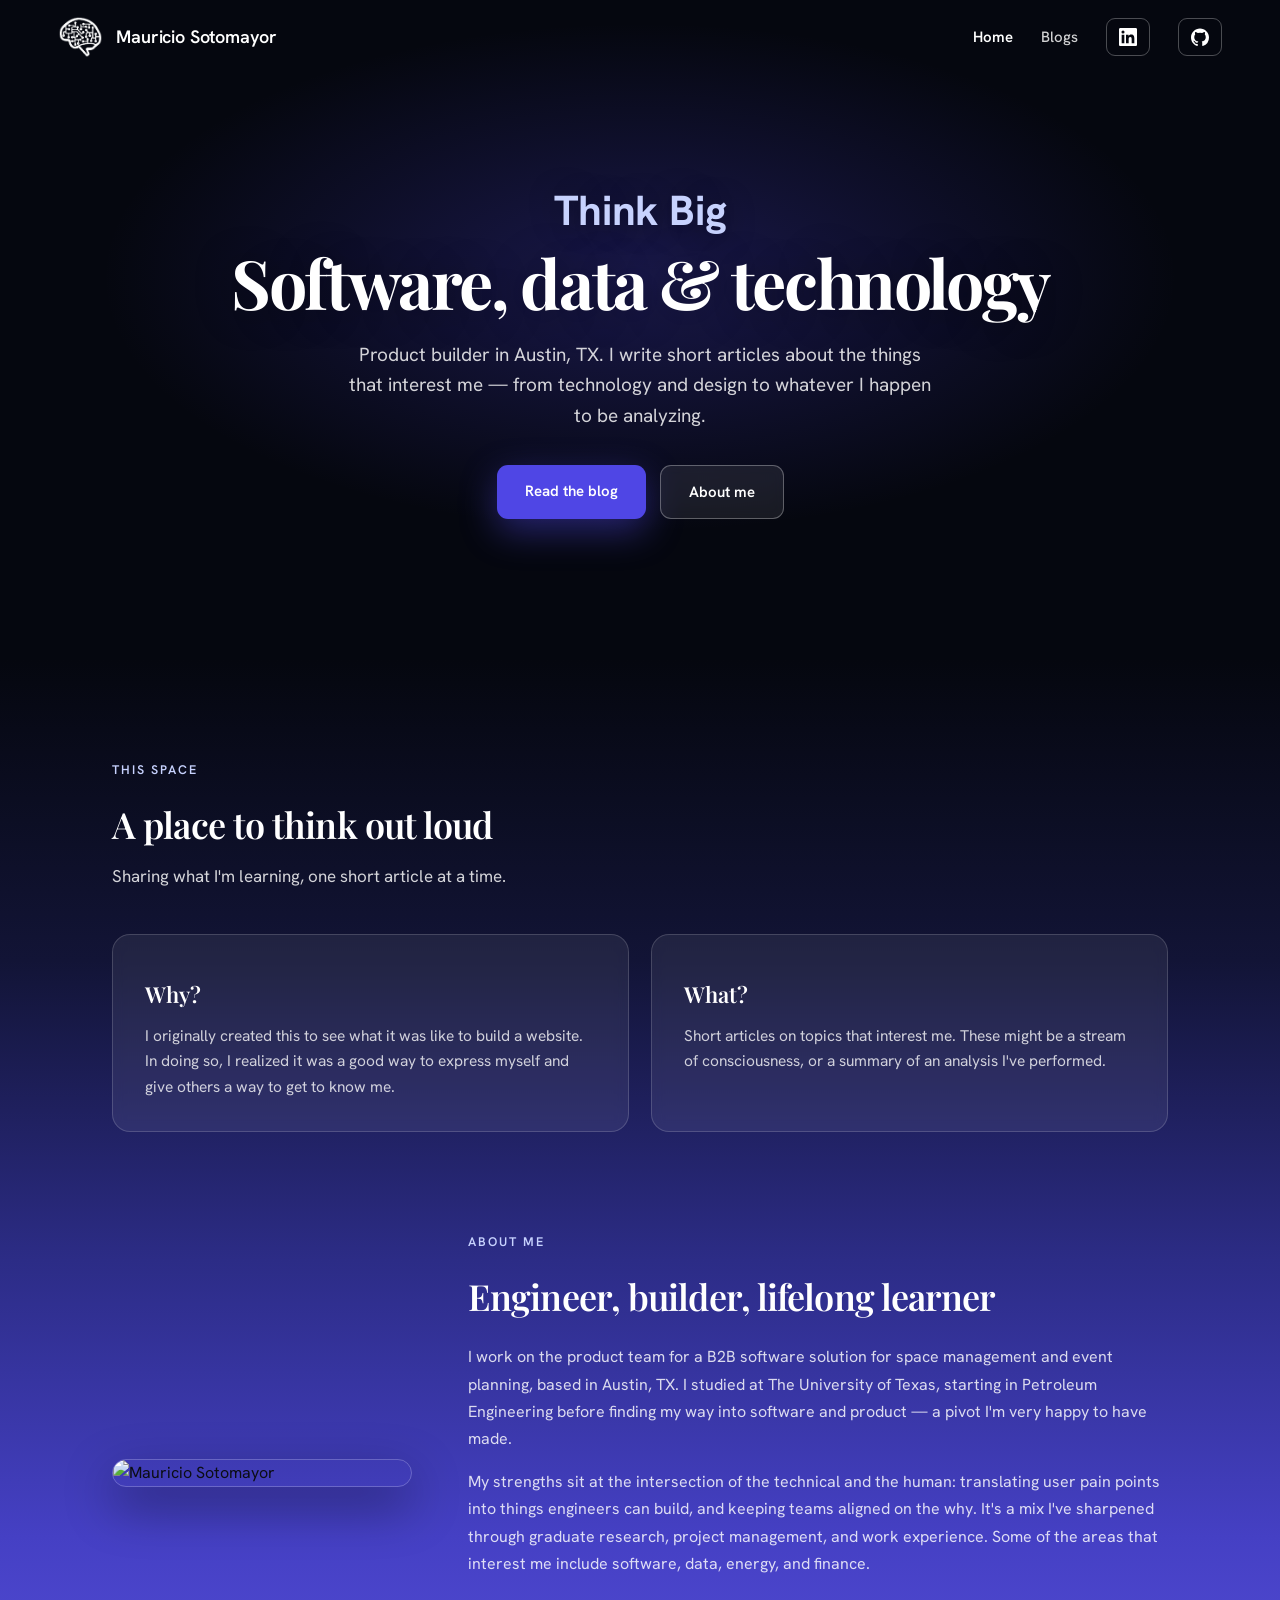
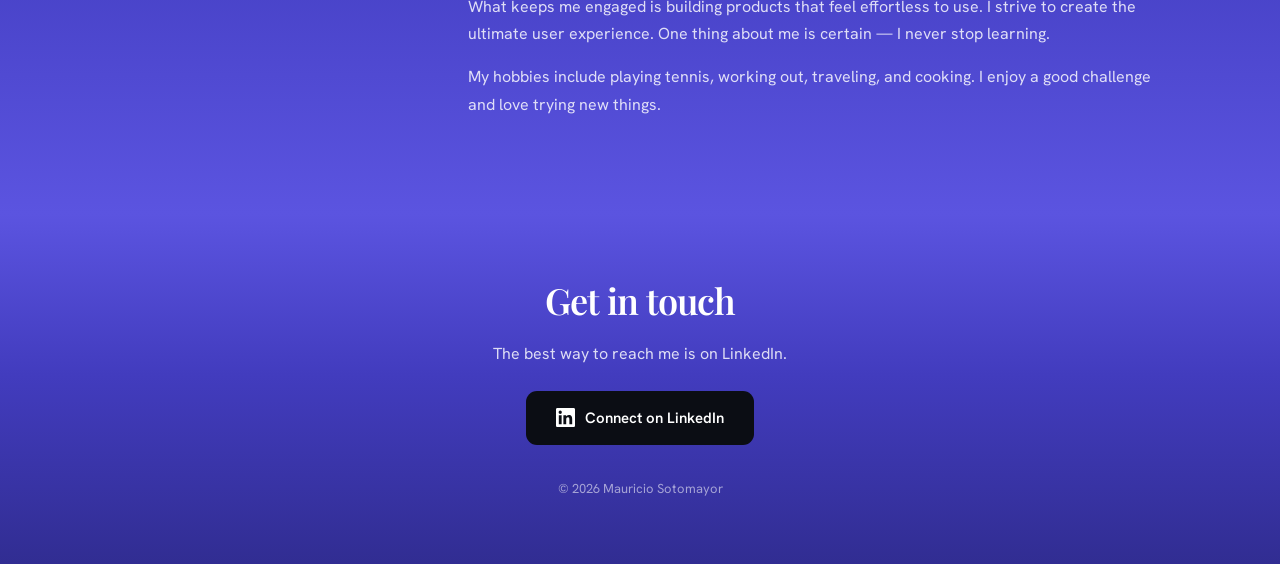
==== commit ee070092: "Add GitHub icon, complete blog post navigation, fix CTA buttons - Add GitHub profile icon (pill) bes" ====
--- a/index.html
+++ b/index.html
@@ -40,6 +40,9 @@
           <a href="blogs/index.html">Blogs</a>
           <a class="pill" href="https://www.linkedin.com/in/mauriciosotomayor/" target="_blank" rel="noopener" aria-label="LinkedIn">
             <svg class="li-ico" viewBox="0 0 24 24" aria-hidden="true"><path d="M20.45 20.45h-3.56v-5.57c0-1.33-.02-3.04-1.85-3.04-1.86 0-2.14 1.45-2.14 2.94v5.67H9.34V9h3.42v1.56h.05c.48-.9 1.64-1.85 3.37-1.85 3.6 0 4.27 2.37 4.27 5.45v6.29zM5.34 7.43a2.07 2.07 0 1 1 0-4.14 2.07 2.07 0 0 1 0 4.14zM7.12 20.45H3.56V9h3.56v11.45zM22.22 0H1.77C.79 0 0 .77 0 1.72v20.56C0 23.23.79 24 1.77 24h20.45c.98 0 1.78-.77 1.78-1.72V1.72C24 .77 23.2 0 22.22 0z"/></svg>
+          </a>
+          <a class="pill" href="https://github.com/mosotomay" target="_blank" rel="noopener" aria-label="GitHub">
+            <svg class="li-ico" viewBox="0 0 24 24" aria-hidden="true"><path d="M12 .5C5.37.5 0 5.87 0 12.5c0 5.3 3.44 9.8 8.21 11.39.6.11.82-.26.82-.58 0-.29-.01-1.04-.02-2.05-3.34.73-4.04-1.61-4.04-1.61-.55-1.39-1.33-1.76-1.33-1.76-1.09-.74.08-.73.08-.73 1.2.09 1.84 1.24 1.84 1.24 1.07 1.83 2.81 1.3 3.5.99.11-.78.42-1.31.76-1.61-2.67-.3-5.47-1.33-5.47-5.93 0-1.31.47-2.38 1.24-3.22-.13-.3-.54-1.52.12-3.17 0 0 1.01-.32 3.3 1.23a11.5 11.5 0 0 1 6 0c2.29-1.55 3.3-1.23 3.3-1.23.66 1.65.25 2.87.12 3.17.77.84 1.24 1.91 1.24 3.22 0 4.61-2.81 5.63-5.49 5.92.43.37.82 1.1.82 2.22 0 1.61-.01 2.9-.01 3.29 0 .32.22.7.83.58A12.01 12.01 0 0 0 24 12.5C24 5.87 18.63.5 12 .5z"/></svg>
           </a>
         </nav>
       </div>
--- a/styles.css
+++ b/styles.css
@@ -250,8 +250,9 @@
 .article ul, .article ol { font-size: 18px; line-height: 1.8; color: #3a3f4a; margin: 0 0 24px; padding-left: 26px; }
 .article li { margin: 0 0 10px; }
 .article ul ul { margin: 10px 0 0; }
-.article p a, .article li a { color: var(--accent); text-decoration: underline; text-underline-offset: 2px; }
+.article p a:not(.btn), .article li a:not(.btn) { color: var(--accent); text-decoration: underline; text-underline-offset: 2px; }
 .article .btn { margin: 8px 0 14px; }
+.article .btn-row { text-align: center; margin: 24px 0 14px; }
 .article .btn:hover { text-decoration: none; }
 .article em { color: inherit; }
 
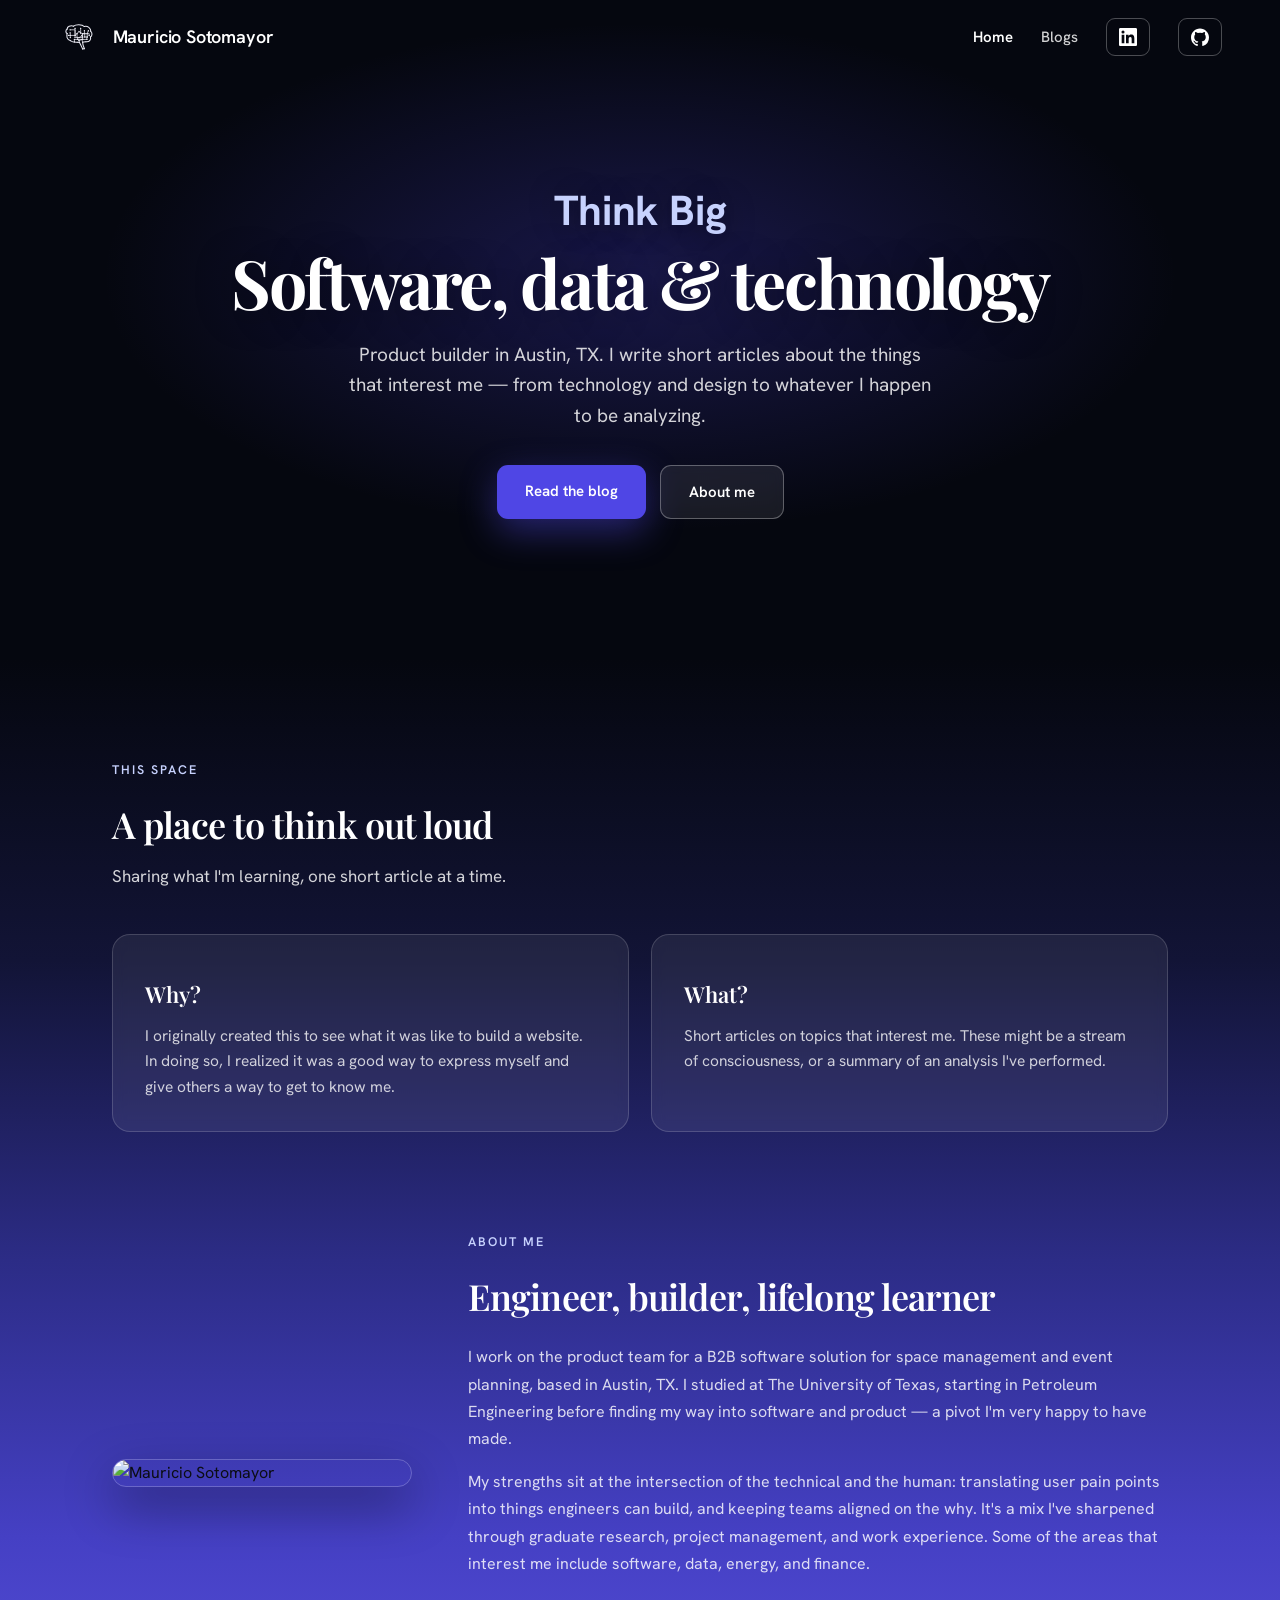
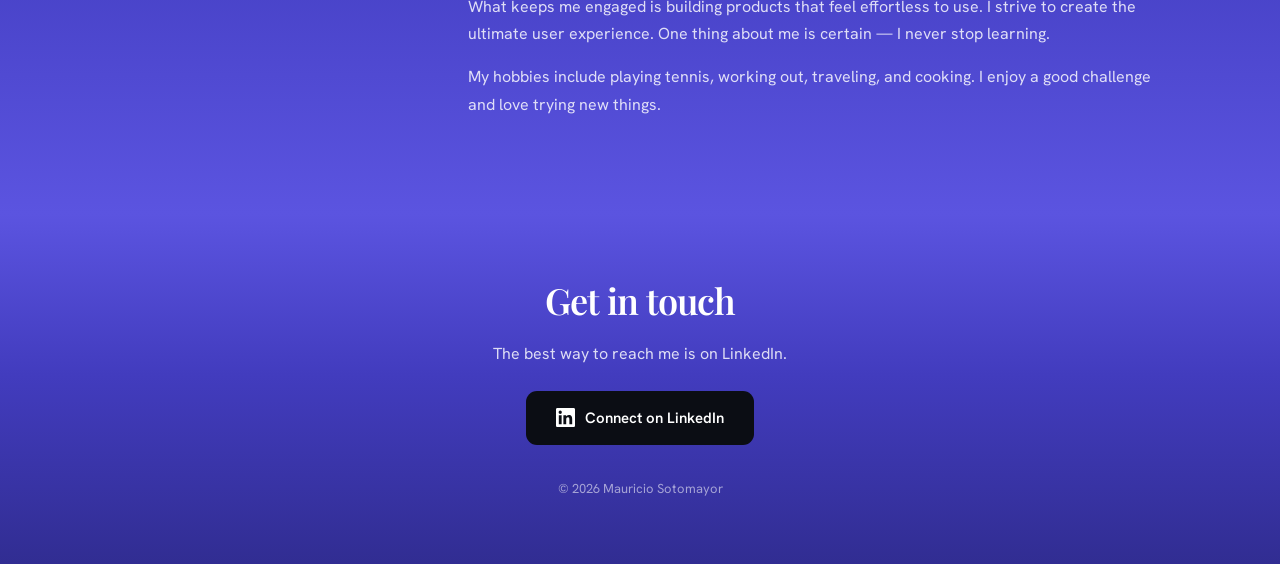
==== commit a6dffc4f: "Replace header logo with animated inline-SVG brain On hover/focus, purple fluid flows up the brain s" ====
--- a/index.html
+++ b/index.html
@@ -31,8 +31,8 @@
     <!-- header sits transparently over the hero image -->
     <header class="site-header site-header--overlay">
       <div class="container nav">
-        <a class="brand" href="index.html">
-          <img class="logo" src="images/brain-logo.png" alt="Mauricio Sotomayor logo" />
+        <a class="brand brain-logo" href="index.html">
+          <span class="logo"><svg viewBox="0 0 512 512" fill="none" aria-hidden="true"></svg></span>
           <span class="name">Mauricio Sotomayor</span>
         </a>
         <nav class="nav-links">
@@ -110,6 +110,117 @@
   </section>
 
   <script>document.getElementById("year").textContent = new Date().getFullYear();</script>
+
+  <!-- Animated brain logo: builds the inline SVG network and drives the hover/focus fluid flow.
+       Engine kept intact from the design handoff (brain-icon-embed.html). -->
+  <script>
+  (function(){
+    var NS='http://www.w3.org/2000/svg';
+    // --- traced network of the favicon (512x512 space) ---
+    // internal circuit nodes + outline anchors (A*). Source = stem tip A10.
+    var N={
+      na:[208,150],nb:[148,168],j1:[208,237],j2:[150,237],nc:[126,237],
+      nd:[148,205],ne:[150,263],nf:[208,263],
+      j3:[232,214],ng:[256,190],nh:[276,150],j4:[276,207],j5:[300,215],np:[322,178],
+      ni:[232,263],nj:[256,263],j6:[240,286],nk:[200,286],nl:[200,316],
+      nm:[256,300],nn:[292,286],s1:[292,240],
+      no:[300,256],z1:[326,215],z2:[356,215],z3:[326,256],z4:[356,256],
+      nq:[300,286],nr:[352,286],ns:[380,238],nt:[370,180],
+      A0:[150,300],A1:[112,214],A2:[112,158],A3:[190,124],A4:[320,128],
+      A5:[400,190],A6:[396,256],A7:[340,314],A8:[300,321],A9:[322,398],
+      A10:[300,402],A11:[262,322],A12:[240,320]
+    };
+    // internal edges: [a,b,via?]  ;  outline edges: [a,b,'C',c1,c2]
+    var E=[
+      ['A0','A1','C',[108,288],[100,244]],['A1','A2','C',[92,206],[90,172]],
+      ['A2','A3','C',[110,130],[152,112]],['A3','A4','C',[214,100],[296,100]],
+      ['A4','A5','C',[360,118],[402,146]],['A5','A6','C',[420,202],[418,244]],
+      ['A6','A7','C',[406,292],[380,320]],['A7','A8','C',[320,316],[305,318]],
+      ['A8','A9','C',[300,350],[314,380]],['A9','A10'],
+      ['A10','A11','C',[286,372],[276,344]],['A11','A12'],['A12','A0','C',[210,322],[168,316]],
+      ['A8','nn'],['A11','nm'],
+      ['na','j1',[[208,168]]],['nb','j1',[[208,168]]],
+      ['nd','j2'],['nc','j2'],['j2','ne'],['j2','j1'],['j1','nf'],
+      ['j1','j3'],['j3','ng'],['ng','j4'],['nh','j4'],['j4','j5'],['j5','np',[[322,215]]],
+      ['j3','ni',[[232,240]]],['ni','nj'],['nj','no',[[300,263]]],
+      ['ni','j6',[[240,270]]],['j6','nk'],['nk','nl'],['j6','nm'],['j6','nn'],
+      ['nj','s1',[[280,250]]],['s1','j5'],['nm','nn'],
+      ['j5','z1'],['z1','z2'],['z2','ns',[[380,215]]],['nt','z2'],
+      ['z1','z3'],['z2','z4'],['z3','z4'],
+      ['j5','no'],['no','nq'],['nq','nr'],['nr','z4',[[352,256]]],['s1','no']
+    ];
+    var SOURCE='A10', SW=9, OW=13, DOT=8;
+
+    function el(n,a){var e=document.createElementNS(NS,n);for(var k in a)e.setAttribute(k,a[k]);return e;}
+
+    function mount(host){
+      var svg=host.querySelector('svg'); if(!svg) return;
+      var cs=getComputedStyle(host);
+      var flow=(parseFloat(cs.getPropertyValue('--flow'))||3);
+      var drain=(parseFloat(cs.getPropertyValue('--drain'))||1.4);
+      var fluid=(cs.getPropertyValue('--fluid')||'#5046e6').trim();
+
+      var edges=E.map(function(e){
+        var a=e[0],b=e[1],A=N[a],B=N[b],curve=e[2]==='C';
+        var c1=curve?e[3]:null,c2=curve?e[4]:null,via=curve?[]:(e[2]||[]);
+        function fwd(){return curve?('M'+A[0]+' '+A[1]+' C '+c1.join(' ')+' '+c2.join(' ')+' '+B[0]+' '+B[1])
+          :('M'+[A].concat(via,[B]).map(function(p){return p.join(' ');}).join(' L '));}
+        function bwd(){return curve?('M'+B[0]+' '+B[1]+' C '+c2.join(' ')+' '+c1.join(' ')+' '+A[0]+' '+A[1])
+          :('M'+[B].concat(via.slice().reverse(),[A]).map(function(p){return p.join(' ');}).join(' L '));}
+        return{a:a,b:b,fwd:fwd,bwd:bwd,wide:(a.charAt(0)==='A'&&b.charAt(0)==='A')};
+      });
+
+      // measure lengths via temp path
+      var tmp=el('path',{}); tmp.style.visibility='hidden'; svg.appendChild(tmp);
+      edges.forEach(function(e){tmp.setAttribute('d',e.fwd());e.len=tmp.getTotalLength();});
+      svg.removeChild(tmp);
+
+      var adj={};Object.keys(N).forEach(function(k){adj[k]=[];});
+      edges.forEach(function(e){adj[e.a].push({to:e.b,w:e.len});adj[e.b].push({to:e.a,w:e.len});});
+      var D={};Object.keys(N).forEach(function(k){D[k]=Infinity;});D[SOURCE]=0;
+      var pq=[[0,SOURCE]];
+      while(pq.length){pq.sort(function(x,y){return x[0]-y[0];});var it=pq.shift(),d=it[0],u=it[1];if(d>D[u])continue;adj[u].forEach(function(n){if(d+n.w<D[n.to]){D[n.to]=d+n.w;pq.push([D[n.to],n.to]);}});}
+      edges.forEach(function(e){e.d=(D[e.a]<=D[e.b])?e.fwd():e.bwd();e.start=Math.min(D[e.a],D[e.b]);});
+      var maxFinish=Math.max.apply(null,edges.map(function(e){return e.start+e.len;}).concat(1));
+
+      svg.innerHTML='';
+      var defs=el('defs');
+      defs.innerHTML='<filter id="brainGlow" x="-40%" y="-40%" width="180%" height="180%"><feGaussianBlur stdDeviation="3" result="b"/><feMerge><feMergeNode in="b"/><feMergeNode in="SourceGraphic"/></feMerge></filter>';
+      svg.appendChild(defs);
+      var baseG=el('g'), fluidG=el('g',{filter:'url(#brainGlow)'});
+
+      edges.forEach(function(e){baseG.appendChild(el('path',{d:e.d,fill:'none',stroke:'#e9e9f2','stroke-width':e.wide?OW:SW,'stroke-linecap':'round','stroke-linejoin':'round'}));});
+      Object.keys(N).forEach(function(k){if(k.charAt(0)==='A')return;baseG.appendChild(el('circle',{cx:N[k][0],cy:N[k][1],r:DOT,fill:'#e9e9f2'}));});
+      svg.appendChild(baseG);svg.appendChild(fluidG);
+
+      var eAn=[],nAn=[];
+      edges.forEach(function(e){var p=el('path',{d:e.d,fill:'none','stroke-width':e.wide?OW:SW,'stroke-linecap':'round','stroke-linejoin':'round'});p.style.stroke=fluid;p.style.strokeDasharray=e.len;p.style.strokeDashoffset=e.len;fluidG.appendChild(p);eAn.push({el:p,L:e.len,start:e.start/maxFinish,dur:Math.max(e.len/maxFinish,1e-4)});});
+      Object.keys(N).forEach(function(k){if(k.charAt(0)==='A')return;var c=el('circle',{cx:N[k][0],cy:N[k][1],r:DOT});c.style.fill=fluid;c.style.opacity=0;fluidG.appendChild(c);nAn.push({el:c,at:D[k]/maxFinish});});
+
+      var gt=0,dir=0,raf=null,last=null;
+      function paint(){
+        fluidG.style.opacity=gt<=0.0006?0:1;
+        for(var i=0;i<eAn.length;i++){var a=eAn[i],p=Math.max(0,Math.min(1,(gt-a.start)/a.dur));a.el.style.strokeDashoffset=a.L*(1-p);}
+        for(var j=0;j<nAn.length;j++){var b=nAn[j];b.el.style.opacity=Math.max(0,Math.min(1,(gt-b.at)/0.03));}
+      }
+      function tick(){
+        var now=performance.now();if(last==null)last=now;var dt=(now-last)/1000;last=now;
+        if(dir>0)gt=Math.min(1,gt+dt/flow);else if(dir<0)gt=Math.max(0,gt-dt/drain);
+        paint();
+        var settled=(dir>0&&gt>=1)||(dir<0&&gt<=0);
+        if(!settled)raf=requestAnimationFrame(tick);else raf=null;
+      }
+      function kick(d){dir=d;last=performance.now();if(!raf)raf=requestAnimationFrame(tick);}
+      paint();
+      host.addEventListener('mouseenter',function(){kick(1);});
+      host.addEventListener('mouseleave',function(){kick(-1);});
+      host.addEventListener('focus',function(){kick(1);});
+      host.addEventListener('blur',function(){kick(-1);});
+    }
+    document.querySelectorAll('.brain-logo').forEach(mount);
+  })();
+  </script>
+
   <!-- Ask Mauricio — AI chat widget (served by the Cloudflare Worker) -->
   <script src="https://ai-portfolio-chat.mosotomay.workers.dev/widget.js" defer></script>
 </body>
--- a/styles.css
+++ b/styles.css
@@ -57,10 +57,13 @@
   display: flex; align-items: center; justify-content: space-between;
 }
 .brand { display: flex; align-items: center; gap: 13px; text-decoration: none; }
-/* Brain wordmark logo (white strokes on transparent — sits on the dark header) */
+/* Animated brain wordmark logo (inline SVG built by js; purple fluid fills on hover/focus).
+   Custom props consumed by the mount script: fluid color + fill/drain timings. */
+.brand.brain-logo { --fluid: #5046e6; --flow: 3s; --drain: 1.4s; cursor: pointer; }
 .logo {
-  height: 42px; width: auto; flex: none; display: block;
-}
+  height: 42px; width: 42px; flex: none; display: block;
+}
+.logo svg { width: 100%; height: 100%; display: block; overflow: visible; }
 .brand .name { color: #fff; font-weight: 600; font-size: 18px; letter-spacing: -.01em; }
 
 .nav-links { display: flex; align-items: center; gap: 28px; }
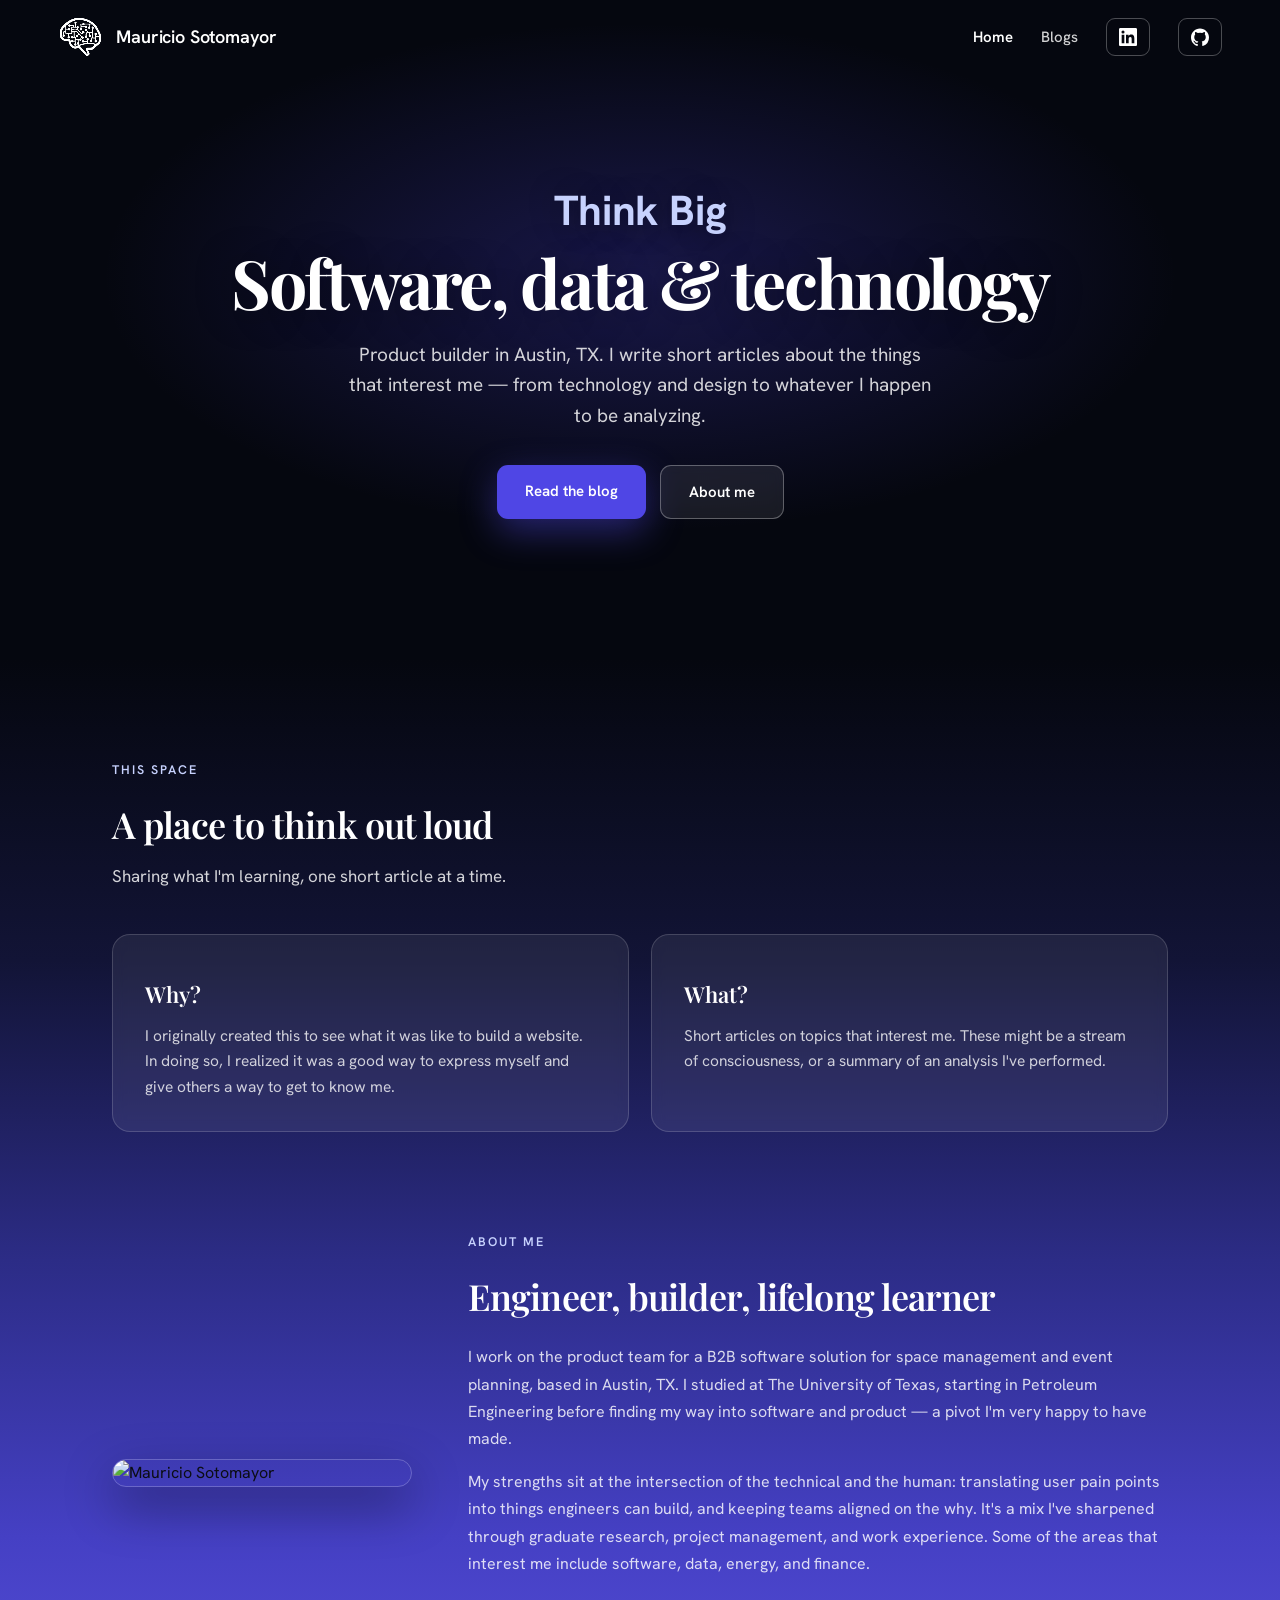
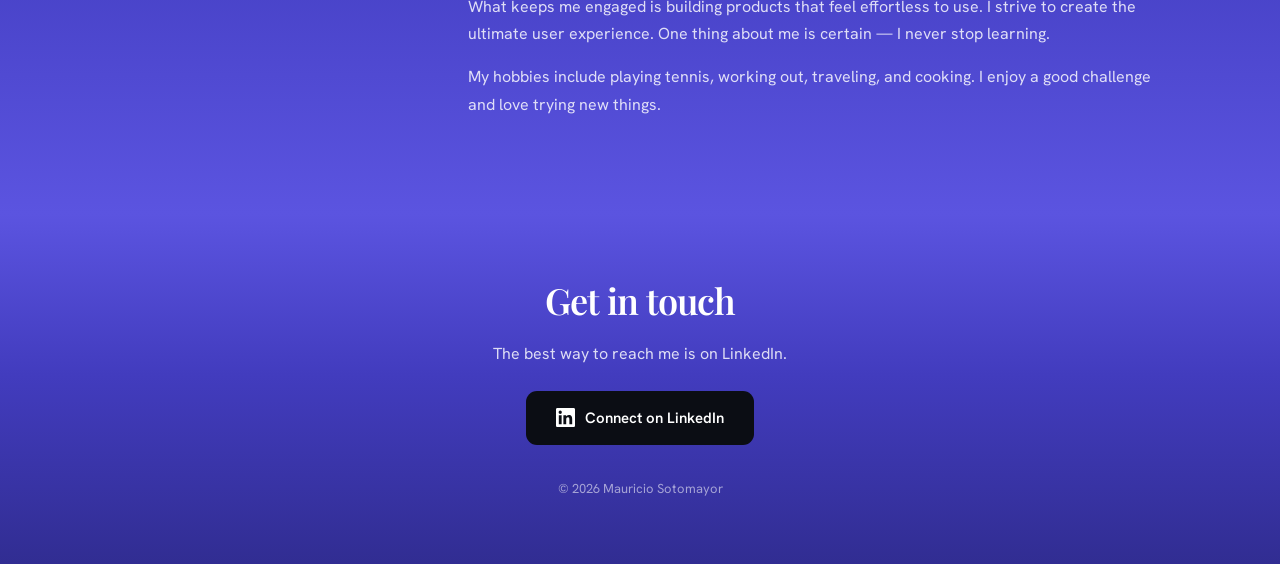
==== commit 3f861e85: "Animate the header brain logo site-wide (canvas fluid flow) Replace the static header logo <img> on " ====
--- a/index.html
+++ b/index.html
@@ -31,8 +31,10 @@
     <!-- header sits transparently over the hero image -->
     <header class="site-header site-header--overlay">
       <div class="container nav">
-        <a class="brand brain-logo" href="index.html">
-          <span class="logo"><svg viewBox="0 0 512 512" fill="none" aria-hidden="true"></svg></span>
+        <a class="brand" href="index.html">
+          <span class="logo brain-logo" role="img" aria-label="Mauricio Sotomayor logo" data-src="/images/brain-logo.png">
+            <canvas class="base" aria-hidden="true"></canvas><canvas class="fluid" aria-hidden="true"></canvas>
+          </span>
           <span class="name">Mauricio Sotomayor</span>
         </a>
         <nav class="nav-links">
@@ -111,115 +113,9 @@
 
   <script>document.getElementById("year").textContent = new Date().getFullYear();</script>
 
-  <!-- Animated brain logo: builds the inline SVG network and drives the hover/focus fluid flow.
-       Engine kept intact from the design handoff (brain-icon-embed.html). -->
-  <script>
-  (function(){
-    var NS='http://www.w3.org/2000/svg';
-    // --- traced network of the favicon (512x512 space) ---
-    // internal circuit nodes + outline anchors (A*). Source = stem tip A10.
-    var N={
-      na:[208,150],nb:[148,168],j1:[208,237],j2:[150,237],nc:[126,237],
-      nd:[148,205],ne:[150,263],nf:[208,263],
-      j3:[232,214],ng:[256,190],nh:[276,150],j4:[276,207],j5:[300,215],np:[322,178],
-      ni:[232,263],nj:[256,263],j6:[240,286],nk:[200,286],nl:[200,316],
-      nm:[256,300],nn:[292,286],s1:[292,240],
-      no:[300,256],z1:[326,215],z2:[356,215],z3:[326,256],z4:[356,256],
-      nq:[300,286],nr:[352,286],ns:[380,238],nt:[370,180],
-      A0:[150,300],A1:[112,214],A2:[112,158],A3:[190,124],A4:[320,128],
-      A5:[400,190],A6:[396,256],A7:[340,314],A8:[300,321],A9:[322,398],
-      A10:[300,402],A11:[262,322],A12:[240,320]
-    };
-    // internal edges: [a,b,via?]  ;  outline edges: [a,b,'C',c1,c2]
-    var E=[
-      ['A0','A1','C',[108,288],[100,244]],['A1','A2','C',[92,206],[90,172]],
-      ['A2','A3','C',[110,130],[152,112]],['A3','A4','C',[214,100],[296,100]],
-      ['A4','A5','C',[360,118],[402,146]],['A5','A6','C',[420,202],[418,244]],
-      ['A6','A7','C',[406,292],[380,320]],['A7','A8','C',[320,316],[305,318]],
-      ['A8','A9','C',[300,350],[314,380]],['A9','A10'],
-      ['A10','A11','C',[286,372],[276,344]],['A11','A12'],['A12','A0','C',[210,322],[168,316]],
-      ['A8','nn'],['A11','nm'],
-      ['na','j1',[[208,168]]],['nb','j1',[[208,168]]],
-      ['nd','j2'],['nc','j2'],['j2','ne'],['j2','j1'],['j1','nf'],
-      ['j1','j3'],['j3','ng'],['ng','j4'],['nh','j4'],['j4','j5'],['j5','np',[[322,215]]],
-      ['j3','ni',[[232,240]]],['ni','nj'],['nj','no',[[300,263]]],
-      ['ni','j6',[[240,270]]],['j6','nk'],['nk','nl'],['j6','nm'],['j6','nn'],
-      ['nj','s1',[[280,250]]],['s1','j5'],['nm','nn'],
-      ['j5','z1'],['z1','z2'],['z2','ns',[[380,215]]],['nt','z2'],
-      ['z1','z3'],['z2','z4'],['z3','z4'],
-      ['j5','no'],['no','nq'],['nq','nr'],['nr','z4',[[352,256]]],['s1','no']
-    ];
-    var SOURCE='A10', SW=9, OW=13, DOT=8;
-
-    function el(n,a){var e=document.createElementNS(NS,n);for(var k in a)e.setAttribute(k,a[k]);return e;}
-
-    function mount(host){
-      var svg=host.querySelector('svg'); if(!svg) return;
-      var cs=getComputedStyle(host);
-      var flow=(parseFloat(cs.getPropertyValue('--flow'))||3);
-      var drain=(parseFloat(cs.getPropertyValue('--drain'))||1.4);
-      var fluid=(cs.getPropertyValue('--fluid')||'#5046e6').trim();
-
-      var edges=E.map(function(e){
-        var a=e[0],b=e[1],A=N[a],B=N[b],curve=e[2]==='C';
-        var c1=curve?e[3]:null,c2=curve?e[4]:null,via=curve?[]:(e[2]||[]);
-        function fwd(){return curve?('M'+A[0]+' '+A[1]+' C '+c1.join(' ')+' '+c2.join(' ')+' '+B[0]+' '+B[1])
-          :('M'+[A].concat(via,[B]).map(function(p){return p.join(' ');}).join(' L '));}
-        function bwd(){return curve?('M'+B[0]+' '+B[1]+' C '+c2.join(' ')+' '+c1.join(' ')+' '+A[0]+' '+A[1])
-          :('M'+[B].concat(via.slice().reverse(),[A]).map(function(p){return p.join(' ');}).join(' L '));}
-        return{a:a,b:b,fwd:fwd,bwd:bwd,wide:(a.charAt(0)==='A'&&b.charAt(0)==='A')};
-      });
-
-      // measure lengths via temp path
-      var tmp=el('path',{}); tmp.style.visibility='hidden'; svg.appendChild(tmp);
-      edges.forEach(function(e){tmp.setAttribute('d',e.fwd());e.len=tmp.getTotalLength();});
-      svg.removeChild(tmp);
-
-      var adj={};Object.keys(N).forEach(function(k){adj[k]=[];});
-      edges.forEach(function(e){adj[e.a].push({to:e.b,w:e.len});adj[e.b].push({to:e.a,w:e.len});});
-      var D={};Object.keys(N).forEach(function(k){D[k]=Infinity;});D[SOURCE]=0;
-      var pq=[[0,SOURCE]];
-      while(pq.length){pq.sort(function(x,y){return x[0]-y[0];});var it=pq.shift(),d=it[0],u=it[1];if(d>D[u])continue;adj[u].forEach(function(n){if(d+n.w<D[n.to]){D[n.to]=d+n.w;pq.push([D[n.to],n.to]);}});}
-      edges.forEach(function(e){e.d=(D[e.a]<=D[e.b])?e.fwd():e.bwd();e.start=Math.min(D[e.a],D[e.b]);});
-      var maxFinish=Math.max.apply(null,edges.map(function(e){return e.start+e.len;}).concat(1));
-
-      svg.innerHTML='';
-      var defs=el('defs');
-      defs.innerHTML='<filter id="brainGlow" x="-40%" y="-40%" width="180%" height="180%"><feGaussianBlur stdDeviation="3" result="b"/><feMerge><feMergeNode in="b"/><feMergeNode in="SourceGraphic"/></feMerge></filter>';
-      svg.appendChild(defs);
-      var baseG=el('g'), fluidG=el('g',{filter:'url(#brainGlow)'});
-
-      edges.forEach(function(e){baseG.appendChild(el('path',{d:e.d,fill:'none',stroke:'#e9e9f2','stroke-width':e.wide?OW:SW,'stroke-linecap':'round','stroke-linejoin':'round'}));});
-      Object.keys(N).forEach(function(k){if(k.charAt(0)==='A')return;baseG.appendChild(el('circle',{cx:N[k][0],cy:N[k][1],r:DOT,fill:'#e9e9f2'}));});
-      svg.appendChild(baseG);svg.appendChild(fluidG);
-
-      var eAn=[],nAn=[];
-      edges.forEach(function(e){var p=el('path',{d:e.d,fill:'none','stroke-width':e.wide?OW:SW,'stroke-linecap':'round','stroke-linejoin':'round'});p.style.stroke=fluid;p.style.strokeDasharray=e.len;p.style.strokeDashoffset=e.len;fluidG.appendChild(p);eAn.push({el:p,L:e.len,start:e.start/maxFinish,dur:Math.max(e.len/maxFinish,1e-4)});});
-      Object.keys(N).forEach(function(k){if(k.charAt(0)==='A')return;var c=el('circle',{cx:N[k][0],cy:N[k][1],r:DOT});c.style.fill=fluid;c.style.opacity=0;fluidG.appendChild(c);nAn.push({el:c,at:D[k]/maxFinish});});
-
-      var gt=0,dir=0,raf=null,last=null;
-      function paint(){
-        fluidG.style.opacity=gt<=0.0006?0:1;
-        for(var i=0;i<eAn.length;i++){var a=eAn[i],p=Math.max(0,Math.min(1,(gt-a.start)/a.dur));a.el.style.strokeDashoffset=a.L*(1-p);}
-        for(var j=0;j<nAn.length;j++){var b=nAn[j];b.el.style.opacity=Math.max(0,Math.min(1,(gt-b.at)/0.03));}
-      }
-      function tick(){
-        var now=performance.now();if(last==null)last=now;var dt=(now-last)/1000;last=now;
-        if(dir>0)gt=Math.min(1,gt+dt/flow);else if(dir<0)gt=Math.max(0,gt-dt/drain);
-        paint();
-        var settled=(dir>0&&gt>=1)||(dir<0&&gt<=0);
-        if(!settled)raf=requestAnimationFrame(tick);else raf=null;
-      }
-      function kick(d){dir=d;last=performance.now();if(!raf)raf=requestAnimationFrame(tick);}
-      paint();
-      host.addEventListener('mouseenter',function(){kick(1);});
-      host.addEventListener('mouseleave',function(){kick(-1);});
-      host.addEventListener('focus',function(){kick(1);});
-      host.addEventListener('blur',function(){kick(-1);});
-    }
-    document.querySelectorAll('.brain-logo').forEach(mount);
-  })();
-  </script>
+  <!-- Animated brain logo: extracts the header logo from its pixels and drives the
+       hover/focus fluid flow. Shared engine + method from the design handoff. -->
+  <script src="/brain-logo.js" defer></script>
 
   <!-- Ask Mauricio — AI chat widget (served by the Cloudflare Worker) -->
   <script src="https://ai-portfolio-chat.mosotomay.workers.dev/widget.js" defer></script>
--- a/styles.css
+++ b/styles.css
@@ -57,13 +57,18 @@
   display: flex; align-items: center; justify-content: space-between;
 }
 .brand { display: flex; align-items: center; gap: 13px; text-decoration: none; }
-/* Animated brain wordmark logo (inline SVG built by js; purple fluid fills on hover/focus).
-   Custom props consumed by the mount script: fluid color + fill/drain timings. */
-.brand.brain-logo { --fluid: #5046e6; --flow: 3s; --drain: 1.4s; cursor: pointer; }
+/* Animated brain logo: two stacked canvases (static white .base + hover-driven purple
+   .fluid) built by brain-logo.js. Sized to the logo asset's native 206x189 aspect at
+   42px tall — identical box to the previous <img>, so there is zero layout shift. */
 .logo {
-  height: 42px; width: 42px; flex: none; display: block;
-}
-.logo svg { width: 100%; height: 100%; display: block; overflow: visible; }
+  height: 42px; width: auto; aspect-ratio: 206 / 189; flex: none; display: block;
+}
+.logo.brain-logo {
+  --fluid: #5046e6; --flow: 3s; --drain: 1.4s;
+  position: relative; cursor: pointer;
+}
+.logo.brain-logo canvas { position: absolute; inset: 0; width: 100%; height: 100%; display: block; }
+.logo.brain-logo .fluid { filter: drop-shadow(0 0 4px var(--fluid)); }
 .brand .name { color: #fff; font-weight: 600; font-size: 18px; letter-spacing: -.01em; }
 
 .nav-links { display: flex; align-items: center; gap: 28px; }
